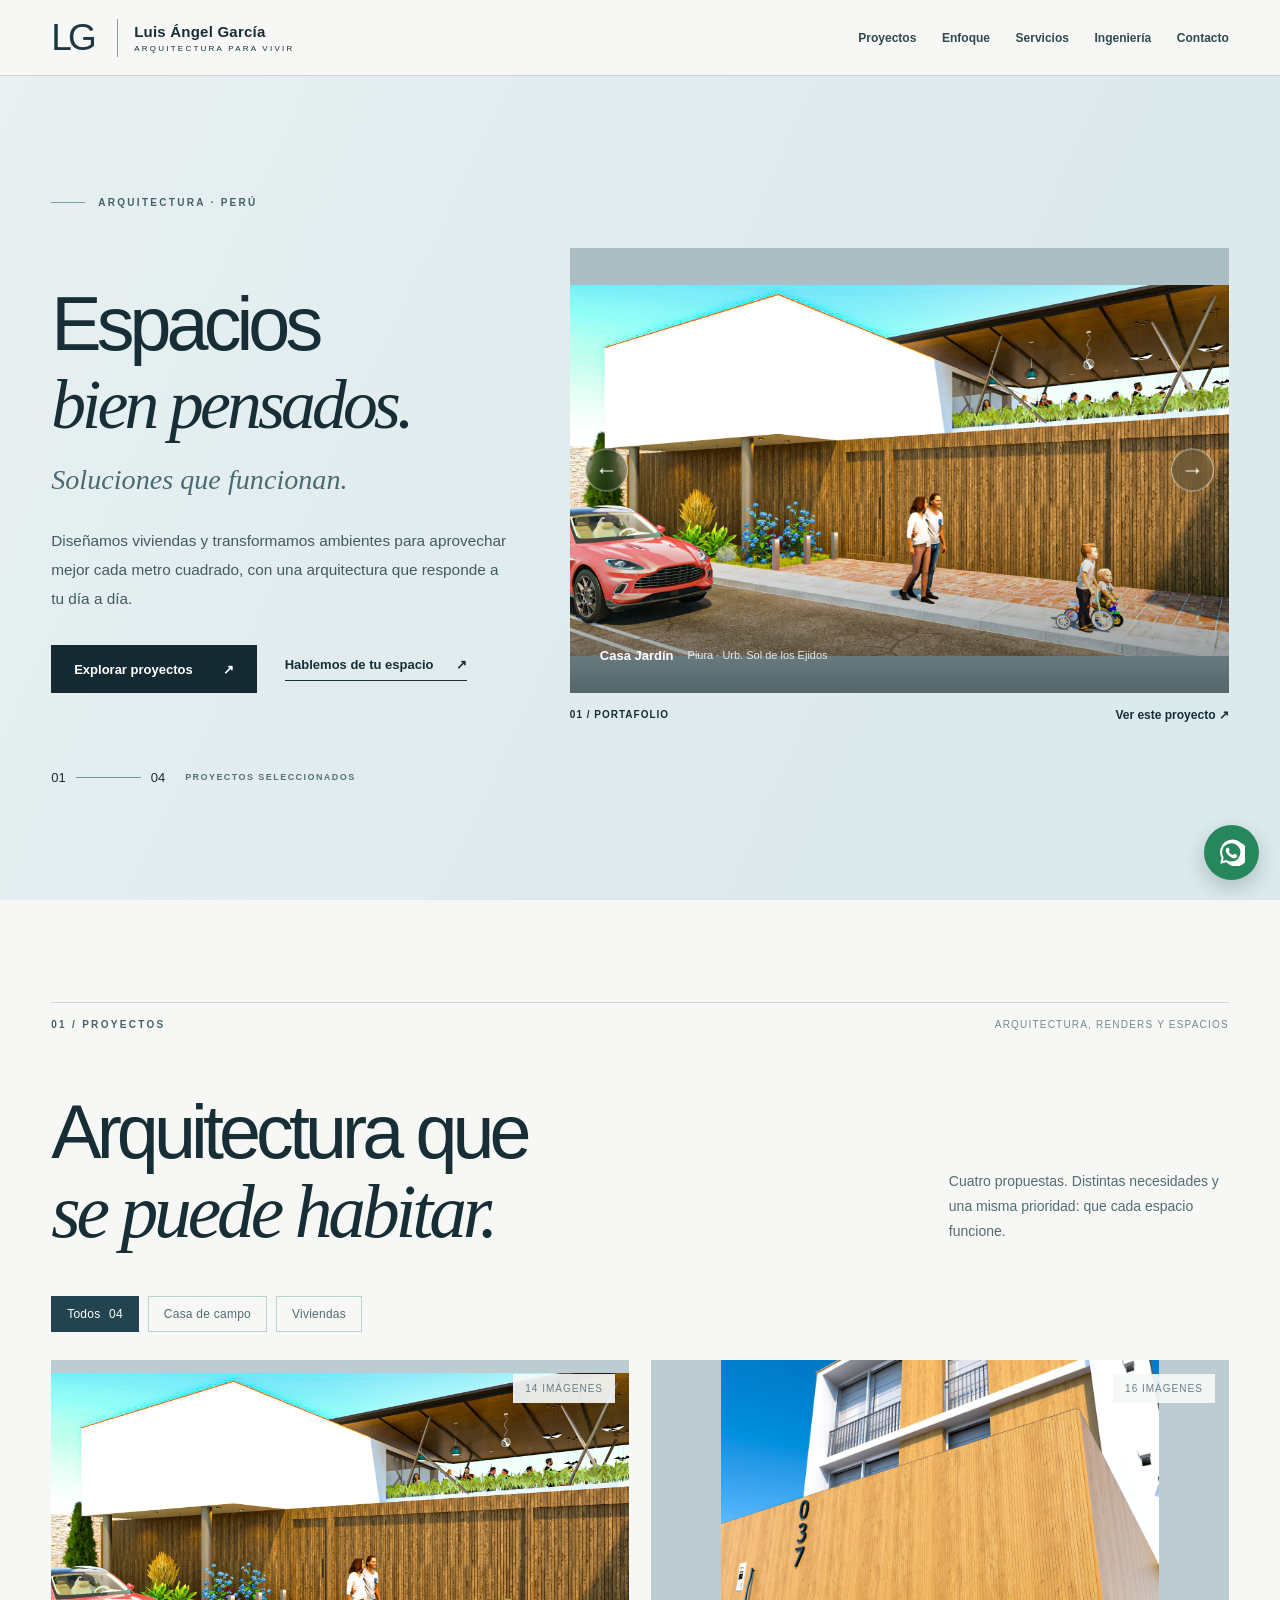
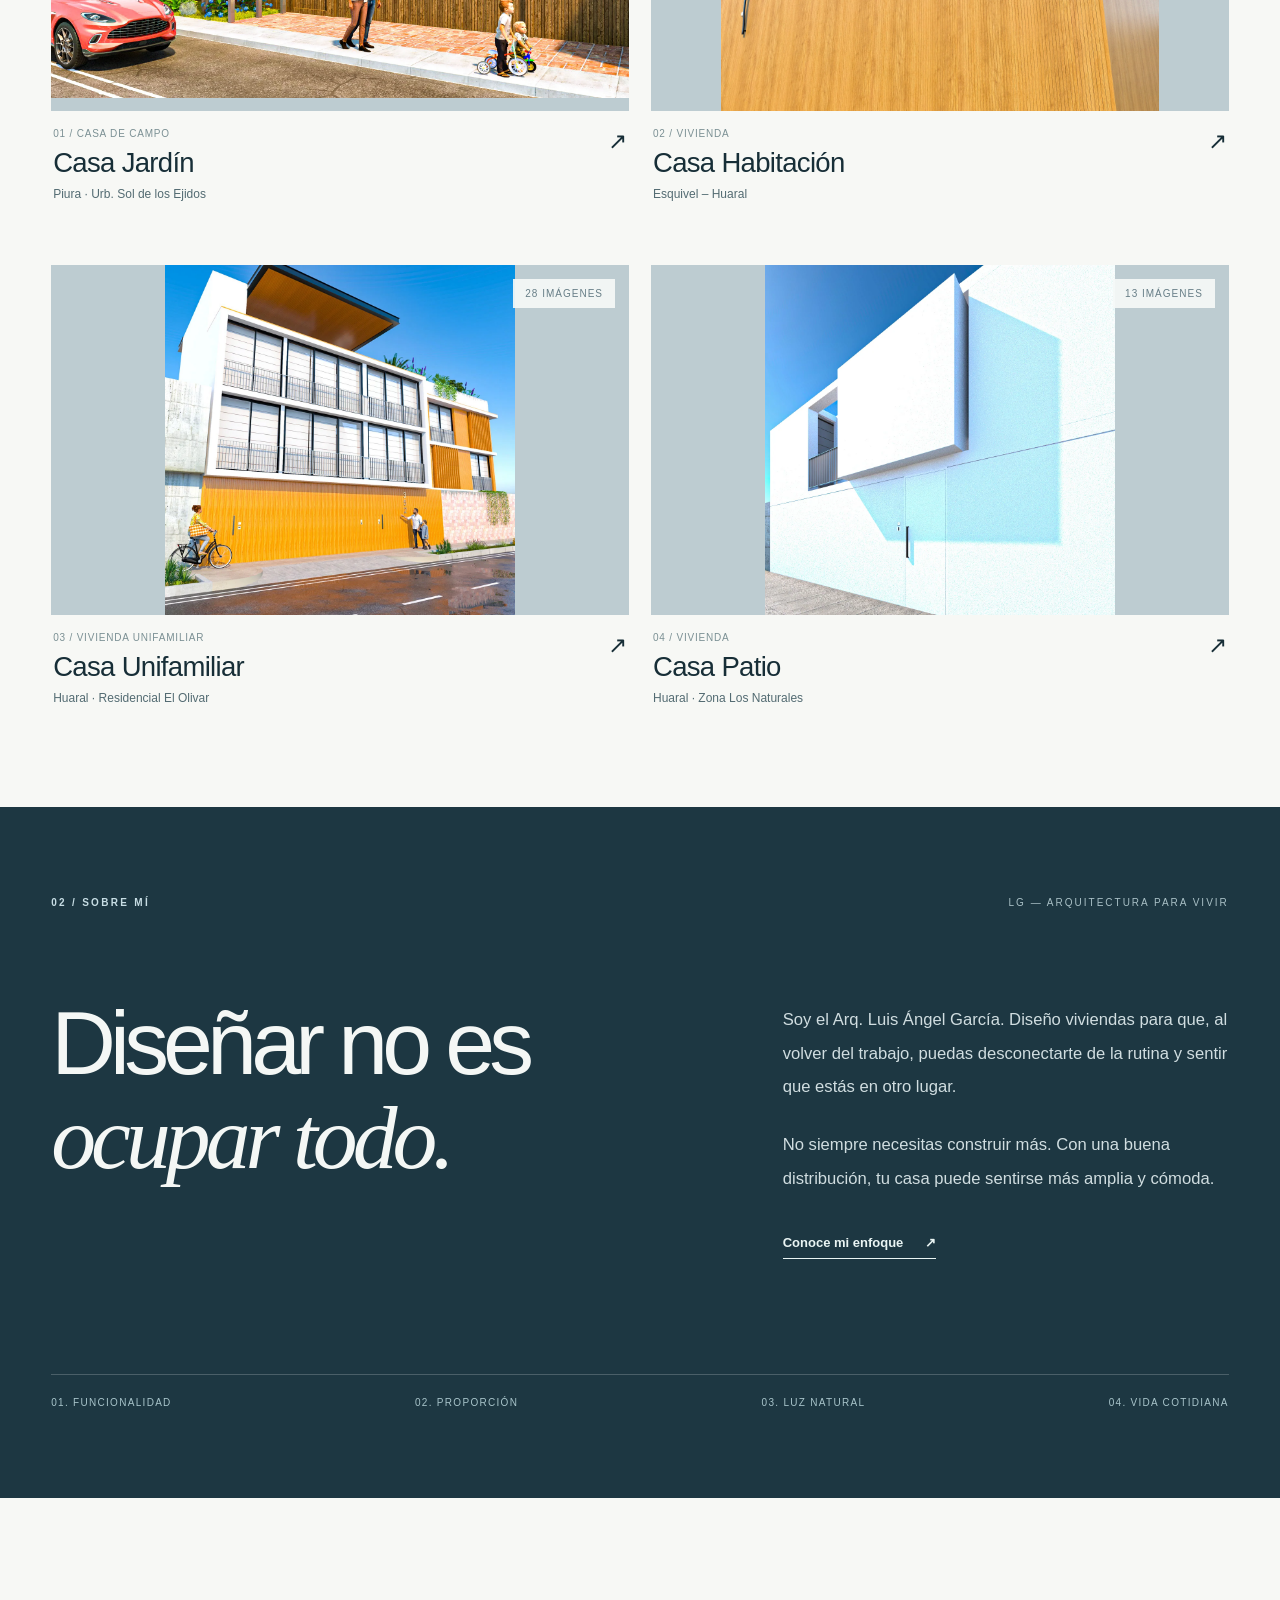
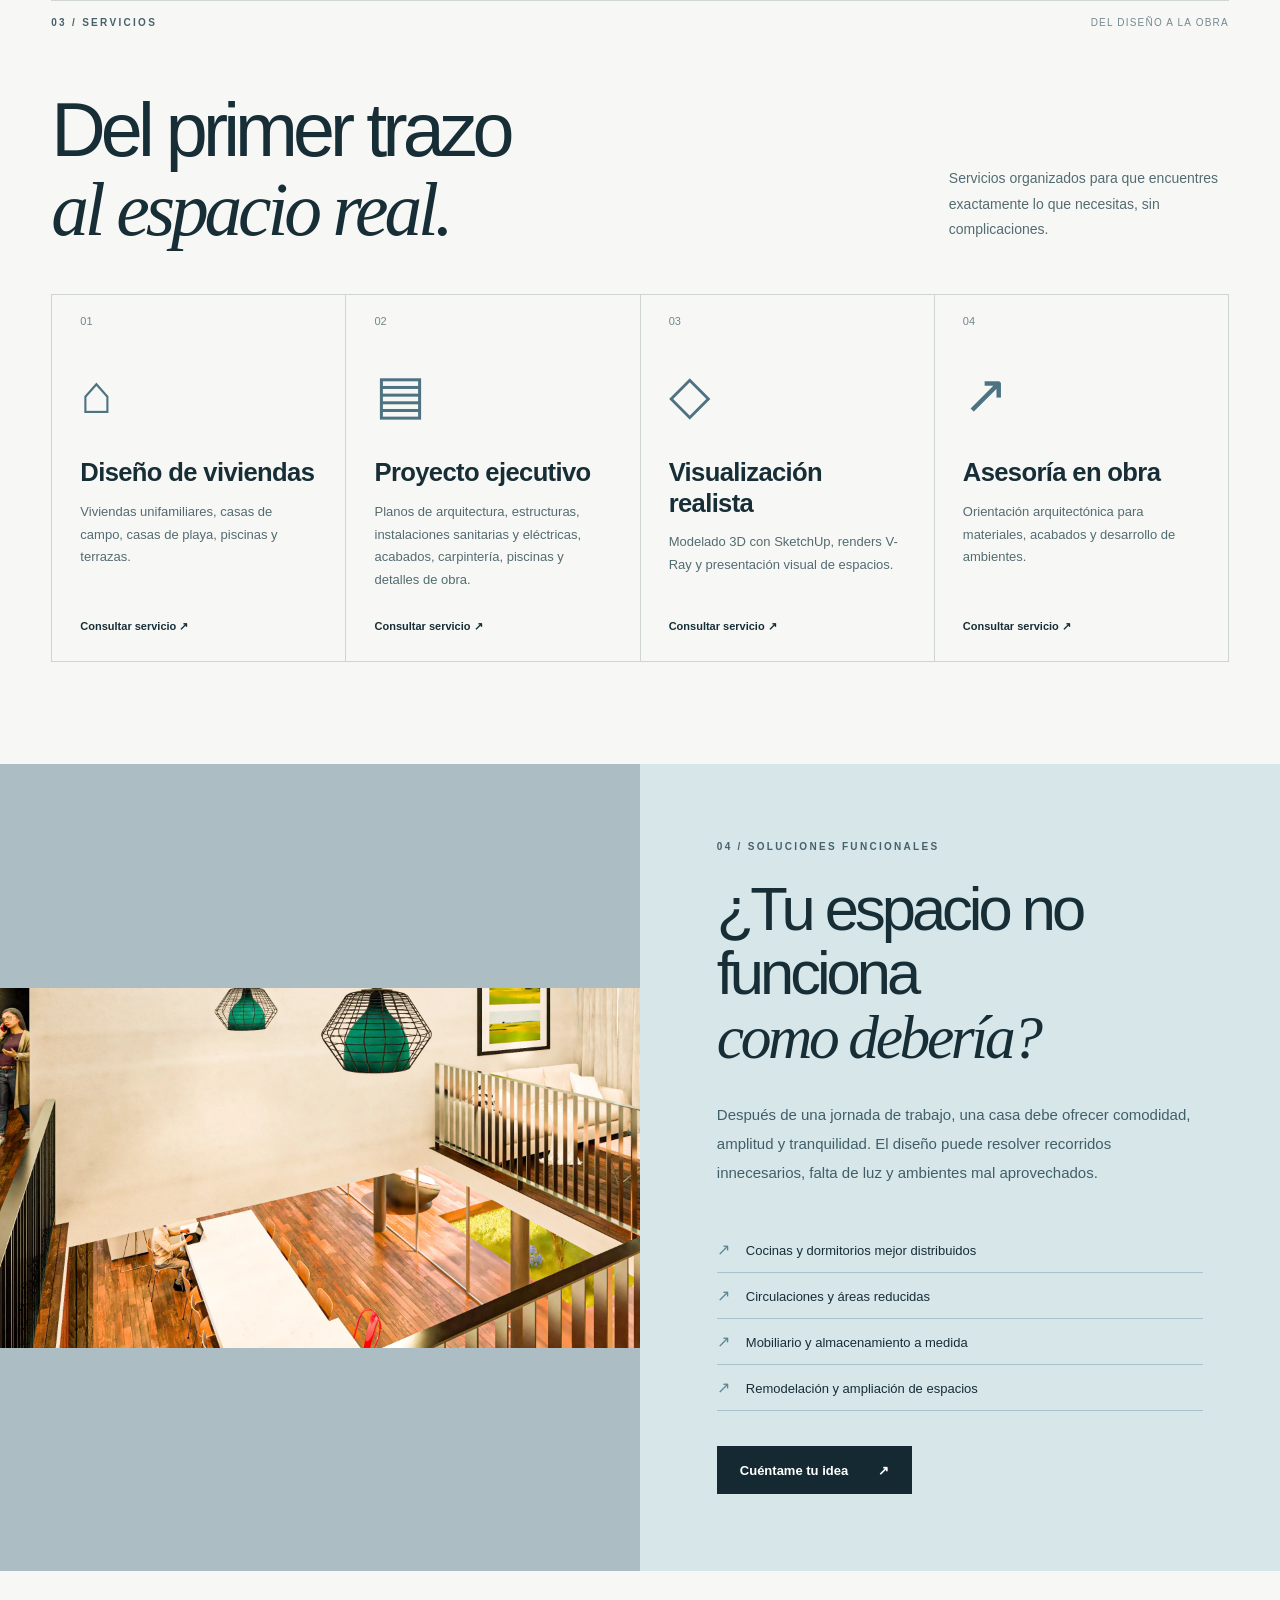
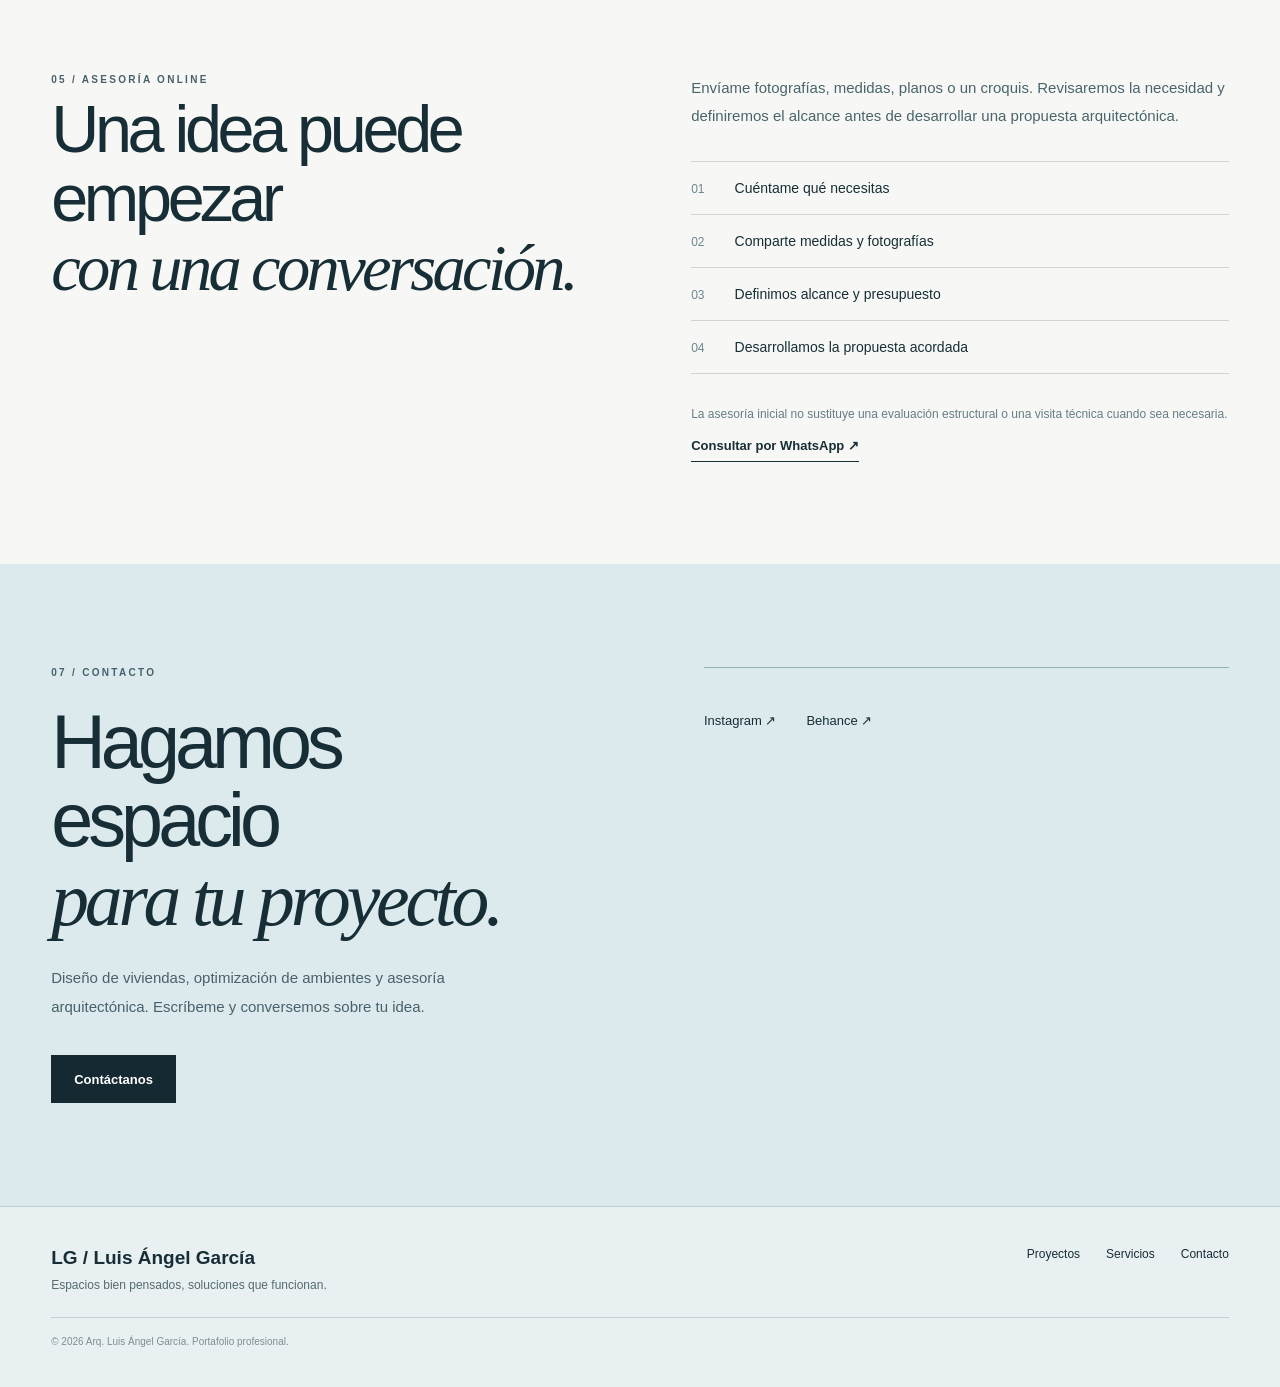
==== arquitectura.html @ d6b200ca "Add files via upload" ====
<!doctype html>
<html lang="es">
<head>
  <meta charset="utf-8">
  <meta name="viewport" content="width=device-width, initial-scale=1, viewport-fit=cover">
  <meta name="theme-color" content="#dce9ed">
  <meta name="description" content="Arq. Luis Ángel García. Arquitectura para vivir, diseño de viviendas, casas de campo, proyectos ejecutivos, visualización realista y seguimiento de inversiones.">
  <meta property="og:type" content="website">
  <meta property="og:title" content="arqluisgarcia | Arquitectura para vivir">
  <meta property="og:description" content="Espacios bien pensados, soluciones que funcionan. Conoce proyectos y servicios del Arq. Luis Ángel García.">
  <meta property="og:image" content="assets/casa-jardin/01.webp">
  <title>arqluisgarcia — Arquitectura para vivir</title>
  <link rel="icon" href="favicon.svg" type="image/svg+xml">
  <link rel="stylesheet" href="styles.css">
  <script src="project-data.js" defer></script>
  <script src="app.js" defer></script>
  <style>
    #seguimiento .consulting-services > div { display: flex; flex-direction: column; align-items: stretch; }
    #seguimiento .consulting-services strong { font-weight: 400; text-align: left; line-height: 1.45; }
    #seguimiento .consulting-services small { max-width: 65ch; }
    @media (max-width: 700px) { #seguimiento .consulting-services { grid-template-columns: 1fr; } }
    #seguimiento .investments-head:has(+ .consulting-services) h2 { font-size: clamp(2rem, 4.5vw, 4rem); text-wrap: balance; }
  </style>
</head>
<body data-page="inicio">
  <a class="skip-link" href="#contenido">Ir al contenido</a>
  <header class="site-header" id="arriba">
    <a class="brand" href="index.html" aria-label="arqluisgarcia, ir al inicio">
      <span class="brand-mark">LG<span class="brand-line"></span></span>
      <span class="brand-copy"><strong>Luis Ángel García</strong><small>ARQUITECTURA PARA VIVIR</small></span>
    </a>
    <nav class="desktop-nav" aria-label="Navegación principal">
      <a href="#proyectos">Proyectos</a><a href="#enfoque">Enfoque</a><a href="#servicios">Servicios</a><a href="index.html#ingenieria">Ingeniería</a><a href="#contacto">Contacto</a>
    </nav>
    <button type="button" class="menu-toggle" aria-controls="menu-movil" aria-expanded="false" aria-label="Abrir menú"><span></span><span></span><span></span></button>
  </header>
  <nav class="mobile-nav" id="menu-movil" aria-label="Menú móvil" hidden>
    <a href="index.html">Inicio</a><a href="#proyectos">Proyectos</a><a href="#enfoque">Sobre mí</a><a href="#servicios">Servicios</a><a href="#soluciones">Soluciones funcionales</a><a href="#asesoria">Asesoría online</a><a href="index.html#ingenieria">Servicios de ingeniería</a><a href="#contacto">Contacto</a>
    <div class="mobile-nav-bottom"><a href="https://www.instagram.com/luis.anghell/" target="_blank" rel="noopener noreferrer">Instagram</a><a href="https://www.behance.net/arqluisgarciag" target="_blank" rel="noopener noreferrer">Behance</a></div>
  </nav>

  <main id="contenido">
    <section class="hero" id="inicio" aria-labelledby="hero-title">
      <div class="hero-text">
        <p class="eyebrow"><span class="eyebrow-bar"></span> ARQUITECTURA · PERÚ</p>
        <h1 id="hero-title">Espacios<br><em>bien pensados.</em></h1>
        <p class="hero-subline">Soluciones que funcionan.</p>
        <p class="hero-copy">Diseñamos viviendas y transformamos ambientes para aprovechar mejor cada metro cuadrado, con una arquitectura que responde a tu día a día.</p>
        <div class="hero-actions"><a class="btn btn-dark" href="#proyectos">Explorar proyectos <span aria-hidden="true">↗</span></a><a class="text-link" href="#contacto">Hablemos de tu espacio <span aria-hidden="true">↗</span></a></div>
        <div class="hero-counter" aria-live="polite"><span id="slide-number">01</span><span class="counter-rule"></span><span>04</span><span class="tiny-caption">PROYECTOS SELECCIONADOS</span></div>
      </div>
      <div class="hero-media">
        <div class="hero-frame" id="hero-frame">
          <img id="hero-image" src="assets/casa-jardin/01.webp" alt="Render de Casa Jardín" fetchpriority="high">
          <div class="hero-photo-label"><span id="hero-project-name">Casa Jardín</span><span id="hero-project-location">Piura</span></div>
          <button class="hero-arrow prev" aria-label="Proyecto anterior" type="button" id="hero-prev">←</button>
          <button class="hero-arrow next" aria-label="Proyecto siguiente" type="button" id="hero-next">→</button>
        </div>
        <div class="hero-bottom"><span>01 / PORTAFOLIO</span><a id="hero-detail-link" href="proyecto.html?obra=casa-jardin">Ver este proyecto <span aria-hidden="true">↗</span></a></div>
      </div>
    </section>

    <section class="section section-projects" id="proyectos">
      <div class="section-top"><p class="eyebrow">01 / PROYECTOS</p><span class="section-side">ARQUITECTURA, RENDERS Y ESPACIOS</span></div>
      <div class="section-heading"><h2>Arquitectura que<br><em>se puede habitar.</em></h2><p>Cuatro propuestas. Distintas necesidades y una misma prioridad: que cada espacio funcione.</p></div>
      <div class="project-filters" role="group" aria-label="Filtrar proyectos"><button type="button" class="filter active" data-filter="all" aria-pressed="true">Todos <span>04</span></button><button type="button" class="filter" data-filter="campo" aria-pressed="false">Casa de campo</button><button type="button" class="filter" data-filter="viviendas" aria-pressed="false">Viviendas</button></div>
      <div class="projects-grid" id="projects-grid" aria-label="Galería de proyectos"></div>
    </section>

    <section class="manifesto" id="enfoque">
      <div class="manifesto-top"><span class="eyebrow eyebrow-light">02 / SOBRE MÍ</span><span>LG — ARQUITECTURA PARA VIVIR</span></div>
      <div class="manifesto-grid"><h2>Diseñar no es<br><em>ocupar todo.</em></h2><div><p>Soy el Arq. Luis Ángel García. Diseño viviendas para que, al volver del trabajo, puedas desconectarte de la rutina y sentir que estás en otro lugar.</p><p>No siempre necesitas construir más. Con una buena distribución, tu casa puede sentirse más amplia y cómoda.</p><a href="#soluciones" class="light-link">Conoce mi enfoque <span aria-hidden="true">↗</span></a></div></div>
      <div class="manifesto-tags"><span>01. FUNCIONALIDAD</span><span>02. PROPORCIÓN</span><span>03. LUZ NATURAL</span><span>04. VIDA COTIDIANA</span></div>
    </section>

    <section class="section services" id="servicios">
      <div class="section-top"><p class="eyebrow">03 / SERVICIOS</p><span class="section-side">DEL DISEÑO A LA OBRA</span></div>
      <div class="section-heading"><h2>Del primer trazo<br><em>al espacio real.</em></h2><p>Servicios organizados para que encuentres exactamente lo que necesitas, sin complicaciones.</p></div>
      <div class="services-grid">
        <a href="#contacto" class="service-card"><span class="service-n">01</span><span class="service-line-icon">⌂</span><h3>Diseño de viviendas</h3><p>Viviendas unifamiliares, casas de campo, casas de playa, piscinas y terrazas.</p><span class="service-more">Consultar servicio ↗</span></a>
        <a href="#contacto" class="service-card"><span class="service-n">02</span><span class="service-line-icon">▤</span><h3>Proyecto ejecutivo</h3><p>Planos de arquitectura, estructuras, instalaciones sanitarias y eléctricas, acabados, carpintería, piscinas y detalles de obra.</p><span class="service-more">Consultar servicio ↗</span></a>
        <a href="#contacto" class="service-card"><span class="service-n">03</span><span class="service-line-icon">◇</span><h3>Visualización realista</h3><p>Modelado 3D con SketchUp, renders V-Ray y presentación visual de espacios.</p><span class="service-more">Consultar servicio ↗</span></a>
        <a href="#contacto" class="service-card"><span class="service-n">04</span><span class="service-line-icon">↗</span><h3>Asesoría en obra</h3><p>Orientación arquitectónica para materiales, acabados y desarrollo de ambientes.</p><span class="service-more">Consultar servicio ↗</span></a>
      </div>
    </section>

    <section class="solutions" id="soluciones">
      <div class="solutions-image"><img src="assets/casa-jardin/10.webp" alt="Propuesta de sala comedor de un proyecto arquitectónico" loading="lazy"></div>
      <div class="solutions-content"><p class="eyebrow">04 / SOLUCIONES FUNCIONALES</p><h2>¿Tu espacio no funciona<br><em>como debería?</em></h2><p>Después de una jornada de trabajo, una casa debe ofrecer comodidad, amplitud y tranquilidad. El diseño puede resolver recorridos innecesarios, falta de luz y ambientes mal aprovechados.</p><ul><li>Cocinas y dormitorios mejor distribuidos</li><li>Circulaciones y áreas reducidas</li><li>Mobiliario y almacenamiento a medida</li><li>Remodelación y ampliación de espacios</li></ul><a class="btn btn-dark" href="#contacto">Cuéntame tu idea <span aria-hidden="true">↗</span></a></div>
    </section>

    <section class="section advisory" id="asesoria"><div><p class="eyebrow">05 / ASESORÍA ONLINE</p><h2>Una idea puede empezar<br><em>con una conversación.</em></h2></div><div class="advisory-right"><p>Envíame fotografías, medidas, planos o un croquis. Revisaremos la necesidad y definiremos el alcance antes de desarrollar una propuesta arquitectónica.</p><div class="steps"><div><span>01</span>Cuéntame qué necesitas</div><div><span>02</span>Comparte medidas y fotografías</div><div><span>03</span>Definimos alcance y presupuesto</div><div><span>04</span>Desarrollamos la propuesta acordada</div></div><p class="small-note">La asesoría inicial no sustituye una evaluación estructural o una visita técnica cuando sea necesaria.</p><a class="text-link" href="https://wa.me/51942263803?text=Hola%2C%20quiero%20consultar%20una%20asesor%C3%ADa%20arquitect%C3%B3nica." target="_blank" rel="noopener noreferrer">Consultar por WhatsApp ↗</a></div></section>

    

    <section class="contact section" id="contacto"><div class="contact-title"><p class="eyebrow">07 / CONTACTO</p><h2>Hagamos espacio<br><em>para tu proyecto.</em></h2><p>Diseño de viviendas, optimización de ambientes y asesoría arquitectónica. Escríbeme y conversemos sobre tu idea.</p><button type="button" class="btn btn-dark" id="open-contact">Contáctanos</button></div><div class="contact-panel"><div class="contact-social"><a href="https://www.instagram.com/luis.anghell/" target="_blank" rel="noopener noreferrer">Instagram ↗</a><a href="https://www.behance.net/arqluisgarciag" target="_blank" rel="noopener noreferrer">Behance ↗</a></div></div><dialog id="contact-dialog" aria-labelledby="contact-heading"><form method="dialog"><button class="dialog-close" aria-label="Cerrar">×</button></form><h2 id="contact-heading">Contáctanos</h2><a href="https://wa.me/51942263803?text=Hola%2C%20quisiera%20consultar%20por%20un%20servicio%20de%20arquitectura." class="btn btn-dark" target="_blank" rel="noopener noreferrer">Escribir por WhatsApp ↗</a><details><summary>Solicitar una cotización por correo</summary><div class="contact-form-wrap"><form id="contact-form"><label>Nombre<input name="nombre" autocomplete="name" required placeholder="Tu nombre"></label><label>Correo<input name="correo" type="email" autocomplete="email" required placeholder="tu@correo.com"></label><label>Cuéntame tu proyecto<textarea name="mensaje" required placeholder="¿Qué deseas diseñar o mejorar?" rows="3"></textarea></label><button type="submit" class="btn btn-dark">Preparar correo ↗</button><p class="form-note">Se abrirá tu correo con el mensaje preparado; podrás adjuntar planos y fotografías antes de enviarlo. Este formulario no almacena datos.</p></form></div></details></dialog></section>
  </main>
  <footer class="site-footer"><div><a class="footer-brand" href="#arriba">LG / Luis Ángel García</a><p>Espacios bien pensados, soluciones que funcionan.</p></div><div><a href="#proyectos">Proyectos</a><a href="#servicios">Servicios</a><a href="#contacto">Contacto</a></div><small>© <span class="copyright-year"></span> Arq. Luis Ángel García. Portafolio profesional.</small></footer>
  <a class="whatsapp-floating" href="https://wa.me/51942263803" aria-label="Contactar por WhatsApp" target="_blank" rel="noopener noreferrer"><svg viewBox="0 0 24 24" aria-hidden="true"><path fill="currentColor" d="M20.5 3.5A11 11 0 0 0 3.2 16.7L2 22l5.5-1.3A11 11 0 1 0 20.5 3.5ZM12 20a8.1 8.1 0 0 1-4.2-1.2l-.3-.2-3.2.7.7-3.1-.2-.3A8.1 8.1 0 1 1 12 20Zm4.4-6.1c-.2-.1-1.4-.7-1.6-.8-.2-.1-.4-.1-.6.2l-.7.8c-.2.2-.3.2-.6.1a6.7 6.7 0 0 1-3.2-2.8c-.2-.3.2-.3.6-1.1.1-.2 0-.4 0-.5l-.8-1.8c-.2-.4-.3-.3-.5-.3h-.5c-.2 0-.5.1-.7.4-.2.2-.9.9-.9 2.1 0 1.2.9 2.4 1 2.6 1.3 1.8 2.7 3.1 4.6 3.8 1.5.6 2.1.5 2.8.4.4-.1 1.4-.6 1.6-1.2.2-.6.2-1.1.1-1.2Z"/></svg></a>
</body>
</html>
---- styles.css ----
/* ARQLUISGARCIA — versión móvil + escritorio, sin dependencias externas */
:root{--sky:#dce9ed;--sky2:#c8dce3;--paper:#f7f8f5;--white:#fff;--ink:#172e37;--ink2:#25414c;--muted:#536b72;--line:rgba(28,62,70,.19);--accent:#d8b993;--dark:#1d3742;--dark2:#142931;--max:1450px;--serif:Georgia,"Times New Roman",serif}
*,*::before,*::after{box-sizing:border-box}html{scroll-behavior:smooth;scroll-padding-top:78px}body{margin:0;color:var(--ink);font-family:Inter,"Segoe UI",Arial,Helvetica,sans-serif;background:var(--paper);-webkit-font-smoothing:antialiased;font-size:15px}body.menu-open,body.lightbox-open{overflow:hidden}img{display:block;max-width:100%}a{color:inherit;text-decoration:none}button,input,select,textarea{font:inherit}button{cursor:pointer}button,input,select,textarea{outline-offset:4px}a:focus-visible,button:focus-visible,input:focus-visible,select:focus-visible,textarea:focus-visible{outline:2px solid #a77540;outline-offset:5px}::selection{background:#a8c4ce;color:var(--ink)}.skip-link{position:fixed;top:-70px;left:14px;background:#fff;z-index:100;padding:12px 18px}.skip-link:focus{top:12px}h1,h2,h3,p{margin-top:0}h1,h2{font-weight:450;letter-spacing:-.065em;line-height:1.04}h1 em,h2 em{font-family:var(--serif);font-weight:400;letter-spacing:-.055em}h3{font-weight:580;letter-spacing:-.025em}.eyebrow{font-size:10px;letter-spacing:.23em;font-weight:700;display:flex;align-items:center;gap:13px;color:#46616b}.eyebrow-bar{height:1px;width:34px;background:#7a9da9;display:inline-block}.eyebrow-light{color:#c7dde4}.btn{border:1px solid transparent;min-height:48px;padding:14px 22px;display:inline-flex;align-items:center;gap:30px;justify-content:space-between;font-size:13px;font-weight:600;transition:background .2s,transform .2s}.btn:hover{transform:translateY(-2px)}.btn-dark{background:var(--dark2);color:#fff}.btn-dark:hover{background:#3a5c65}.text-link,.light-link{display:inline-flex;align-items:center;gap:22px;font-size:13px;font-weight:650;border-bottom:1px solid currentColor;padding-bottom:8px}.light-link{color:#e9f4f3}
/* Cabecera */
.site-header{height:76px;position:sticky;top:0;z-index:40;background:rgba(247,248,245,.96);border-bottom:1px solid var(--line);display:flex;justify-content:space-between;align-items:center;padding:0 max(4vw,calc((100vw - var(--max))/2));backdrop-filter:blur(14px)}.brand{display:flex;align-items:center;gap:16px;min-width:220px}.brand-mark{font-size:37px;line-height:1;letter-spacing:-.10em;font-weight:300;color:var(--dark);display:flex;align-items:center;gap:16px}.brand-line{display:inline-block;width:1px;height:38px;background:#889ea4;margin-left:8px}.brand-copy{display:flex;flex-direction:column;gap:4px}.brand-copy strong{font-size:15px;letter-spacing:.015em;font-weight:600}.brand-copy small{font-size:8px;letter-spacing:.28em;font-weight:500}.desktop-nav{display:flex;gap:clamp(18px,2vw,35px);align-items:center}.desktop-nav a{font-size:12px;font-weight:580;color:#304951}.desktop-nav a:hover,.site-footer a:hover{color:#7a959c}.menu-toggle{border:0;background:none;display:none;width:42px;height:42px;align-items:center;justify-content:center;flex-direction:column;gap:5px;padding:8px}.menu-toggle span{width:24px;height:1.4px;background:var(--ink);transition:transform .22s,opacity .22s}.menu-toggle[aria-expanded="true"] span:nth-child(1){transform:translateY(6.4px) rotate(45deg)}.menu-toggle[aria-expanded="true"] span:nth-child(2){opacity:0}.menu-toggle[aria-expanded="true"] span:nth-child(3){transform:translateY(-6.4px) rotate(-45deg)}.mobile-nav{position:fixed;inset:76px 0 0;z-index:38;background:var(--dark2);padding:40px 6vw 30px;overflow:auto;display:flex;flex-direction:column;gap:0}.mobile-nav[hidden]{display:none}.mobile-nav>a{display:block;padding:17px 0;border-bottom:1px solid rgba(255,255,255,.14);color:#f2f7f6;font-size:clamp(20px,3vw,28px);font-weight:350;letter-spacing:-.025em}.mobile-nav-bottom{display:flex;gap:25px;color:#c6d7d9;font-size:12px;margin-top:35px}
/* Portada */
.hero{background:linear-gradient(115deg,#e8f0f1 0%,var(--sky) 70%);padding:clamp(28px,5vw,75px) max(4vw,calc((100vw - var(--max))/2)) clamp(38px,5.5vw,88px);display:grid;grid-template-columns:minmax(350px,.83fr) minmax(0,1.17fr);gap:clamp(34px,4vw,74px);min-height:calc(100svh - 76px);align-items:center}.hero-text{padding:12px 0 0}.hero-text .eyebrow{margin:0 0 clamp(48px,6vw,115px)}.hero h1{font-size:clamp(52px,5.9vw,105px);margin-bottom:22px}.hero h1 em{font-size:.92em}.hero-subline{font-family:var(--serif);font-style:italic;font-size:clamp(22px,2.2vw,39px);margin:0 0 30px;color:#4b6b72}.hero-copy{font-size:clamp(15px,1.2vw,18px);line-height:1.9;color:#425b62;max-width:455px;margin-bottom:32px}.hero-actions{display:flex;align-items:center;gap:28px;flex-wrap:wrap}.hero-counter{display:flex;align-items:center;gap:10px;font-size:13px;margin-top:clamp(40px,6vw,100px);font-variant-numeric:tabular-nums}.counter-rule{height:1px;width:65px;background:#7898a1}.tiny-caption{font-size:9px;font-weight:650;letter-spacing:.16em;margin-left:10px;color:#58717a}.hero-media{min-width:0;align-self:stretch;display:flex;flex-direction:column;justify-content:center}.hero-frame{position:relative;background:#b5cbd1;aspect-ratio:1.12/1;overflow:hidden;display:grid;place-items:center}.hero-frame::before{content:"";position:absolute;inset:0;background:linear-gradient(to top,rgba(10,24,27,.53),transparent 37%);z-index:1;pointer-events:none}.hero-frame img{width:100%;height:100%;object-fit:contain;object-position:center;background:#aabec4}.hero-photo-label{position:absolute;z-index:2;bottom:30px;left:30px;right:80px;display:flex;align-items:center;gap:14px;color:#fff;font-size:13px}.hero-photo-label span:first-child{font-weight:650}.hero-photo-label span:last-child{font-size:11px;opacity:.85}.hero-arrow{position:absolute;z-index:4;top:50%;transform:translateY(-50%);width:43px;height:43px;border-radius:50%;border:1px solid rgba(255,255,255,.6);background:rgba(20,45,50,.28);color:#fff;font-size:23px;font-weight:300;display:grid;place-items:center;backdrop-filter:blur(8px)}.hero-arrow:hover{background:rgba(20,45,50,.7)}.hero-arrow.prev{left:15px}.hero-arrow.next{right:15px}.hero-bottom{display:flex;justify-content:space-between;align-items:center;padding-top:15px;font-size:10px;font-weight:700;letter-spacing:.1em}.hero-bottom a{letter-spacing:0;font-size:12px}
/* Proyectos */
.section{padding:clamp(62px,8vw,130px) max(4vw,calc((100vw - var(--max))/2))}.section-top{display:flex;justify-content:space-between;align-items:baseline;border-top:1px solid var(--line);padding-top:16px;margin-bottom:53px}.section-side{font-size:10px;letter-spacing:.12em;color:#748990}.section-heading{display:flex;align-items:end;justify-content:space-between;gap:40px;margin-bottom:45px}.section-heading h2{font-size:clamp(45px,5.9vw,88px);margin:0}.section-heading p{max-width:280px;font-size:14px;color:var(--muted);line-height:1.8;margin:0 0 7px}.projects-grid{display:grid;grid-template-columns:repeat(2,minmax(0,1fr));gap:clamp(36px,5vw,72px) 22px}.project-card{display:block;min-width:0}.project-card .image-wrap{position:relative;overflow:hidden;background:#bdccd1;aspect-ratio:1.65/1;display:flex;align-items:center;justify-content:center}.project-card img{width:100%;height:100%;object-fit:contain;background:#bdccd1;transition:transform .5s}.project-card:hover img{transform:scale(1.025)}.project-card-heading{display:flex;align-items:flex-start;justify-content:space-between;padding:17px 2px 0;gap:15px}.project-card-number{font-size:10px;letter-spacing:.08em;color:#7b9094;margin-bottom:8px}.project-card h3{font-size:clamp(23px,2.15vw,34px);font-weight:450;margin:0 0 8px}.project-card p{font-size:12px;color:var(--muted);margin:0}.project-card-arrow{font-size:23px;font-weight:300}.project-card .photo-count{font-size:10px;letter-spacing:.1em;color:#677e87;position:absolute;top:14px;right:14px;background:rgba(246,249,248,.92);padding:9px 12px}
/* Sobre mí */
.manifesto{background:var(--dark);color:#f4f7f5;padding:clamp(65px,7vw,115px) max(4vw,calc((100vw - var(--max))/2))}.manifesto-top{display:flex;justify-content:space-between;font-size:10px;letter-spacing:.2em;color:#a9c0c6;margin-bottom:clamp(52px,7vw,130px)}.manifesto-grid{display:grid;grid-template-columns:1.15fr .85fr;gap:10vw;align-items:start}.manifesto h2{font-size:clamp(52px,7vw,100px);margin:0}.manifesto-grid>div{padding-top:6px}.manifesto-grid p{font-size:clamp(15px,1.3vw,18px);line-height:2;color:#d0dde0;margin-bottom:25px}.manifesto-grid a{margin-top:15px}.manifesto-tags{display:flex;justify-content:space-between;gap:15px;flex-wrap:wrap;border-top:1px solid rgba(255,255,255,.2);padding-top:22px;margin-top:clamp(80px,9vw,160px);font-size:10px;letter-spacing:.13em;color:#a8c4ca}
/* Servicios */
.services{background:var(--paper)}.services-grid{display:grid;grid-template-columns:repeat(4,1fr);border-top:1px solid var(--line);border-left:1px solid var(--line)}.service-card{border-bottom:1px solid var(--line);border-right:1px solid var(--line);padding:20px clamp(20px,2.2vw,33px) 28px;min-height:340px;display:flex;flex-direction:column;transition:background .2s}.service-card:hover{background:#e6f0f2}.service-n{font-size:11px;color:#71878d}.service-line-icon{font-size:54px;line-height:1;margin:40px 0 36px;color:#4d7281;font-weight:200}.service-card h3{font-size:clamp(20px,2vw,28px);line-height:1.2;margin:0 0 13px}.service-card p{font-size:13px;line-height:1.75;color:var(--muted);margin-bottom:28px}.service-more{margin-top:auto;font-size:11px;font-weight:650}
/* Soluciones */
.solutions{display:grid;grid-template-columns:1fr 1fr;background:#d6e6e9}.solutions-image{min-height:650px;background:#bbcdd1;display:flex;align-items:center}.solutions-image img{height:100%;width:100%;object-fit:contain;background:#acbec3}.solutions-content{padding:clamp(45px,6vw,100px);display:flex;flex-direction:column;justify-content:center;align-items:flex-start}.solutions h2{font-size:clamp(38px,4.8vw,76px);margin:15px 0 30px}.solutions p:not(.eyebrow){font-size:15px;line-height:1.95;max-width:525px;color:#415f67}.solutions ul{list-style:none;margin:25px 0 35px;padding:0;width:100%;max-width:510px}.solutions li{padding:13px 0;border-bottom:1px solid #a9c3ca;font-size:13px}.solutions li:before{content:'↗';font-size:16px;padding-right:16px;color:#5d8592}
/* Asesoria */
.advisory{background:#f7f8f5;display:grid;grid-template-columns:1fr 1fr;gap:8vw}.advisory h2{font-size:clamp(42px,5.2vw,79px)}.advisory-right>p{max-width:580px;font-size:15px;line-height:1.9;color:#49646c}.steps{margin:30px 0}.steps div{display:flex;gap:30px;align-items:baseline;border-top:1px solid var(--line);padding:18px 0;font-size:14px}.steps div:last-child{border-bottom:1px solid var(--line)}.steps span{font-size:12px;color:#6b8791}.advisory-right .small-note{font-size:12px;line-height:1.7;color:#667d85}
/* Inversiones */
.investments{background:var(--dark2);padding:clamp(65px,8vw,125px) max(4vw,calc((100vw - var(--max))/2));color:#fff}.investments-head{max-width:820px}.investments h2{font-size:clamp(42px,6vw,88px);margin-top:30px}.investments-head>p:last-child{color:#bbd0d3;line-height:1.8;font-size:15px}.investment-items{display:grid;grid-template-columns:repeat(2,1fr);margin:65px 0 45px;border-top:1px solid #506973}.investment-items div{display:grid;grid-template-columns:45px 1fr;grid-template-rows:auto auto;column-gap:22px;padding:24px 20px 26px 0;border-bottom:1px solid #506973}.investment-items div:nth-child(odd){border-right:1px solid #506973}.investment-items div:nth-child(even){padding-left:25px}.investment-items span{grid-row:span 2;font-size:11px;color:#a3c0c6}.investment-items strong{font-size:17px;font-weight:500}.investment-items small{font-size:13px;color:#adc4c9;margin-top:10px;line-height:1.7}
/* Contacto */
.contact{display:grid;grid-template-columns:1fr 1fr;gap:10vw;background:var(--sky)}.contact h2{font-size:clamp(45px,5.9vw,88px);margin:25px 0}.contact-title>p:not(.eyebrow){font-size:15px;line-height:1.9;max-width:410px;color:#49616a;margin-bottom:34px}.contact-panel{border-top:1px solid #94b1b7;padding-top:20px;display:flex;flex-direction:column;align-items:flex-start}.contact-overline{font-size:10px;letter-spacing:.2em;color:#637e86;margin-bottom:25px}.contact-big{font-size:clamp(25px,2.6vw,40px);letter-spacing:-.04em;font-weight:500;margin-bottom:12px}.contact-panel>a:not(.contact-big){font-size:14px;border-bottom:1px solid #97b5ba;padding-bottom:9px}.contact-social{display:flex;gap:30px;margin:25px 0 42px;font-size:13px}.contact-form-wrap{width:100%;border-top:1px solid #94b1b7;padding-top:25px}.contact-form-wrap h3{font-size:24px;font-weight:400}.contact-form-wrap form{display:grid;grid-template-columns:1fr 1fr;column-gap:15px;row-gap:17px}.contact-form-wrap label{font-size:11px;letter-spacing:.035em;color:#34525c;display:flex;flex-direction:column;gap:8px}.contact-form-wrap label:nth-child(3),.contact-form-wrap label:nth-child(4){grid-column:1/-1}.contact-form-wrap input,.contact-form-wrap select,.contact-form-wrap textarea{background:#eef4f4;border:1px solid #b1c7cd;padding:13px 12px;width:100%;border-radius:0;font-size:13px;color:#1e3943;resize:vertical}.contact-form-wrap button{justify-content:center}.form-note{grid-column:1/-1;font-size:11px;line-height:1.7;color:#617a82;margin:0}
/* Pie */
.site-footer{background:#e9f0f1;padding:40px max(4vw,calc((100vw - var(--max))/2));display:grid;grid-template-columns:1fr auto;gap:25px;border-top:1px solid var(--line)}.footer-brand{font-size:19px;font-weight:550}.site-footer p{color:var(--muted);font-size:12px;margin:9px 0 0}.site-footer>div:nth-child(2){display:flex;gap:26px;font-size:12px}.site-footer>small{grid-column:1/-1;color:#7b8f93;font-size:10px;border-top:1px solid var(--line);padding-top:18px}.whatsapp-floating{position:fixed;right:21px;bottom:20px;z-index:35;background:#26875d;color:#fff;width:55px;height:55px;border-radius:50%;display:grid;place-items:center;box-shadow:0 8px 20px #153a383b}.whatsapp-floating svg{width:27px;height:27px}.whatsapp-floating:hover{background:#166c48}
/* Página de proyecto */
.project-page{padding:25px max(4vw,calc((100vw - var(--max))/2)) 90px;background:var(--paper)}.project-breadcrumb{display:flex;justify-content:space-between;align-items:center;color:#68818a;font-size:11px;letter-spacing:.085em;border-bottom:1px solid var(--line);padding-bottom:26px}.project-breadcrumb a{color:#294854;font-weight:650}.project-heading{display:flex;align-items:end;justify-content:space-between;gap:25px;padding:60px 0 40px}.project-heading h1{font-size:clamp(49px,6.4vw,104px);margin:15px 0 0}.project-kind{font-size:13px;color:#6b858d}.project-viewer{max-width:100%}.project-main-image{background:#b6cbd1;position:relative;display:grid;place-items:center;min-height:410px;height:min(70vh,750px);overflow:hidden}.project-main-image img{width:100%;height:100%;object-fit:contain}.detail-arrow{position:absolute;top:50%;transform:translateY(-50%);height:50px;width:50px;background:rgba(30,58,66,.74);color:#fff;border:1px solid #edf1f1aa;border-radius:50%;font-size:24px;font-weight:300;display:grid;place-items:center}.detail-arrow:hover{background:#142c35}.detail-prev{left:22px}.detail-next{right:22px}.expand-image{position:absolute;right:22px;bottom:20px;border:1px solid #f1f5f2aa;background:#15343d9c;color:white;padding:11px 15px;font-size:12px}.viewer-caption{display:flex;justify-content:space-between;padding:16px 0;font-size:12px;color:#4f6972}.viewer-caption span:last-child{font-variant-numeric:tabular-nums}.thumbnails{display:flex;gap:8px;overflow-x:auto;padding:0 0 16px;scrollbar-width:thin;scroll-snap-type:x proximity}.thumb{width:125px;height:83px;flex:0 0 auto;border:2px solid transparent;background:#cedfe2;padding:0;scroll-snap-align:start;overflow:hidden}.thumb.current{border-color:#234554}.thumb img{width:100%;height:100%;object-fit:contain}.project-facts{margin:85px 0 90px;display:grid;grid-template-columns:repeat(4,1fr);border-top:1px solid var(--line);border-bottom:1px solid var(--line)}.project-facts>div{padding:24px 22px 25px;border-right:1px solid var(--line);display:flex;flex-direction:column;gap:16px}.project-facts>div:first-child{padding-left:0}.project-facts>div:last-child{border:0}.project-facts span{font-size:10px;letter-spacing:.17em;color:#7a919a}.project-facts strong{font-size:16px;font-weight:500;line-height:1.4}.project-facts>div[hidden]{display:none}.project-description{display:grid;grid-template-columns:1fr 1.2fr;gap:10vw;margin-bottom:75px}.project-description h2{font-size:clamp(43px,5vw,78px);margin-top:22px}.word-text{font-size:clamp(16px,1.4vw,19px);font-weight:350;line-height:2.05;color:#344e56;white-space:pre-line}.source-note{font-size:11px;color:#7c9195;margin-top:28px}.project-end{display:flex;align-items:center;justify-content:space-between;gap:20px;border-top:1px solid var(--line);padding-top:25px}.lightbox{position:fixed;inset:0;background:rgba(9,20,26,.96);z-index:100;display:flex;align-items:center;justify-content:center;padding:45px 60px}.lightbox[hidden]{display:none}.lightbox img{max-width:100%;max-height:100%;object-fit:contain}.lightbox button{position:absolute;z-index:2;border:1px solid #fff6;color:#fff;background:#182e35c9;border-radius:50%;width:44px;height:44px;font-size:23px}.lightbox-close{top:16px;right:20px}.lightbox-prev{left:10px;top:50%}.lightbox-next{right:10px;top:50%}.lightbox span{position:absolute;bottom:13px;left:50%;transform:translateX(-50%);color:#d2dfe3;font-size:12px}
@media(max-width:1140px){.desktop-nav{gap:16px}.hero{grid-template-columns:minmax(290px,.9fr) 1.1fr}.hero h1{font-size:clamp(50px,6.4vw,82px)}.hero-actions{gap:18px}.services-grid{grid-template-columns:repeat(2,1fr)}.service-card{min-height:290px}.solutions-content{padding:45px}.solutions-image{min-height:540px}.project-facts{grid-template-columns:repeat(2,1fr)}.project-facts>div{border-bottom:1px solid var(--line)}.project-facts>div:nth-child(even){border-right:0}}
@media(max-width:850px){.site-header{height:68px;padding:0 5vw}.brand-mark{font-size:34px}.brand-line{height:34px}.desktop-nav{display:none}.menu-toggle{display:flex}.mobile-nav{top:68px}.hero{grid-template-columns:1fr;min-height:auto;padding:55px 5vw 70px;gap:35px}.hero-text .eyebrow{margin-bottom:45px}.hero h1{font-size:clamp(55px,8.4vw,85px)}.hero-copy{max-width:650px}.hero-counter{margin-top:35px}.hero-media{max-width:100%}.hero-frame{aspect-ratio:1.5/1}.hero-frame img{object-fit:contain}.section{padding:75px 5vw}.section-heading h2{font-size:clamp(44px,8vw,70px)}.manifesto{padding:75px 5vw}.manifesto-grid{gap:5vw}.manifesto h2{font-size:clamp(45px,7.5vw,72px)}.solutions{grid-template-columns:1fr}.solutions-image{min-height:unset;max-height:500px}.solutions-image img{max-height:500px}.solutions-content{padding:55px 5vw 75px}.advisory{grid-template-columns:1fr;gap:5px}.investments{padding:75px 5vw}.contact{grid-template-columns:1fr;gap:45px}.site-footer{padding:40px 5vw}.project-page{padding:24px 5vw 80px}.project-description{gap:4vw}.project-main-image{min-height:320px;height:52vh}}
@media(max-width:600px){html{scroll-padding-top:68px}.site-header{padding:0 18px}.brand{gap:9px;min-width:auto}.brand-mark{font-size:32px;gap:6px}.brand-line{margin-left:7px;height:32px}.brand-copy strong{font-size:13px}.brand-copy small{font-size:7px;letter-spacing:.19em}.hero{padding:48px 0 55px;gap:25px}.hero-text{padding:0 23px}.hero-text .eyebrow{margin-bottom:40px}.hero h1{font-size:clamp(49px,12vw,72px);margin-bottom:18px}.hero-subline{font-size:27px;margin-bottom:24px}.hero-copy{font-size:14px;line-height:1.8}.hero-actions{flex-direction:row;align-items:center;gap:22px}.hero-actions .btn{padding:13px 15px;gap:15px}.hero-actions .text-link{font-size:12px}.hero-counter{margin:37px 0 0}.tiny-caption{font-size:9px}.hero-media{padding:0}.hero-frame{aspect-ratio:1.25/1;max-height:55vh}.hero-photo-label{bottom:19px;left:20px;right:50px;font-size:12px;flex-direction:column;align-items:flex-start;gap:3px}.hero-arrow{width:37px;height:37px}.hero-arrow.prev{left:9px}.hero-arrow.next{right:9px}.hero-bottom{padding:14px 23px 0}.section{padding:60px 22px 76px}.section-top{margin-bottom:33px}.section-side{display:none}.section-heading{display:block;margin-bottom:32px}.section-heading h2{font-size:clamp(43px,10vw,61px)}.section-heading p{max-width:380px;margin-top:24px}.projects-grid{grid-template-columns:1fr;gap:43px}.project-card .image-wrap{aspect-ratio:1.45/1}.project-card h3{font-size:28px}.manifesto{padding:65px 22px 70px}.manifesto-top{margin-bottom:67px}.manifesto-top>span:last-child{display:none}.manifesto-grid{grid-template-columns:1fr;gap:35px}.manifesto h2{font-size:clamp(49px,12vw,70px)}.manifesto-grid p{font-size:14px}.manifesto-tags{display:grid;grid-template-columns:1fr 1fr;row-gap:20px;margin-top:65px}.services-grid{grid-template-columns:1fr 1fr}.service-card{min-height:300px;padding:15px 14px 24px}.service-line-icon{font-size:39px;margin:25px 0 28px}.service-card h3{font-size:20px}.service-card p{font-size:12px}.service-more{font-size:10px}.solutions-image{max-height:400px}.solutions-content{padding:52px 22px 70px}.solutions h2{font-size:clamp(42px,10vw,65px)}.advisory{gap:20px}.advisory h2{font-size:clamp(42px,10vw,62px)}.investments{padding:70px 22px}.investments h2{font-size:clamp(45px,10vw,70px)}.investment-items{grid-template-columns:1fr;margin:44px 0}.investment-items div:nth-child(odd){border-right:0}.investment-items div:nth-child(even){padding-left:0}.contact{gap:48px}.contact h2{font-size:clamp(44px,11vw,65px)}.contact-form-wrap form{grid-template-columns:1fr}.contact-form-wrap label{grid-column:1/-1}.contact-big{font-size:28px}.site-footer{padding:40px 22px;grid-template-columns:1fr}.site-footer>div:nth-child(2){gap:20px}.project-page{padding:23px 0 70px}.project-breadcrumb,.project-heading,.project-facts,.project-description,.project-end{margin-left:22px;margin-right:22px}.project-heading{display:block;padding:50px 0 27px}.project-heading h1{font-size:clamp(46px,12vw,70px)}.project-kind{margin-top:14px}.project-main-image{height:auto;min-height:unset;aspect-ratio:1.3/1;max-height:55vh}.project-main-image img{height:100%;width:100%;object-fit:contain}.detail-arrow{width:38px;height:38px;font-size:18px}.detail-prev{left:10px}.detail-next{right:10px}.expand-image{bottom:13px;right:10px;padding:8px 11px}.viewer-caption{padding:14px 22px}.thumbnails{padding:0 22px 14px}.thumb{width:95px;height:69px}.project-facts{grid-template-columns:1fr 1fr;margin-top:55px;margin-bottom:65px}.project-facts>div{padding:19px 14px}.project-facts>div:first-child{padding-left:0}.project-facts strong{font-size:13px}.project-description{grid-template-columns:1fr;gap:15px;margin-bottom:55px}.project-description h2{font-size:52px}.word-text{font-size:16px;line-height:1.95}.project-end{flex-wrap:wrap}.project-end .btn{width:100%;justify-content:center}.lightbox{padding:45px 25px}.lightbox-prev{left:5px}.lightbox-next{right:5px}.whatsapp-floating{width:48px;height:48px;right:14px;bottom:16px}}
@media(max-width:375px){.hero h1{font-size:47px}.hero-actions{gap:15px}.hero-actions .btn{font-size:11px}.services-grid{grid-template-columns:1fr}.service-card{min-height:260px}.service-line-icon{margin:17px 0}.hero-frame{aspect-ratio:1.25/1}.tiny-caption{display:none}}
@media(prefers-reduced-motion:reduce){*,*:before,*:after{scroll-behavior:auto!important;transition:none!important;animation:none!important}}
/* Ajuste editorial: más protagonismo del render, sin recortarlo */
@media(min-width:851px){.hero-frame{aspect-ratio:1.48/1}}
@media(max-width:600px){.hero{padding-top:0}.hero-media{order:-1}.hero-frame{aspect-ratio:1.5/1;max-height:none}.hero-text{padding-top:25px}.hero-text .eyebrow{margin-bottom:30px}}

/* Filtros discretos del portafolio */
.project-filters{display:flex;align-items:center;gap:9px;margin:0 0 28px;flex-wrap:wrap}.filter{background:transparent;border:1px solid #bdd0d3;color:#506c74;padding:10px 15px;font-size:12px;letter-spacing:.02em}.filter span{font-variant-numeric:tabular-nums;margin-left:5px}.filter.active,.filter:hover{background:#23434e;color:white;border-color:#23434e}@media(max-width:600px){.project-filters{gap:6px;margin-bottom:22px}.filter{padding:9px 10px;font-size:11px}}

.consulting h2 {font-size:clamp(26px,4vw,52px);max-width:24ch}
.consulting h3 {margin:1.5em 0 .5em}
.consulting p {max-width:72ch;line-height:1.7}
#contact-dialog {margin:auto;border:0;border-radius:8px;padding:30px;width:min(440px,92vw);max-height:85dvh;overflow:auto;color:var(--dark2)}
#contact-dialog::backdrop {background:rgb(0 0 0 / .55)}
#contact-dialog h2 {font-size:30px;margin:0 0 20px}
.dialog-close {float:right;font-size:24px;padding:0 8px;cursor:pointer}
#contact-dialog details {margin-top:20px}
#contact-dialog summary {cursor:pointer;font-weight:600}
#detail-image[src$="/casa-habitacion/15.webp"], #detail-image[src$="/casa-habitacion/16.webp"] {object-fit:contain}
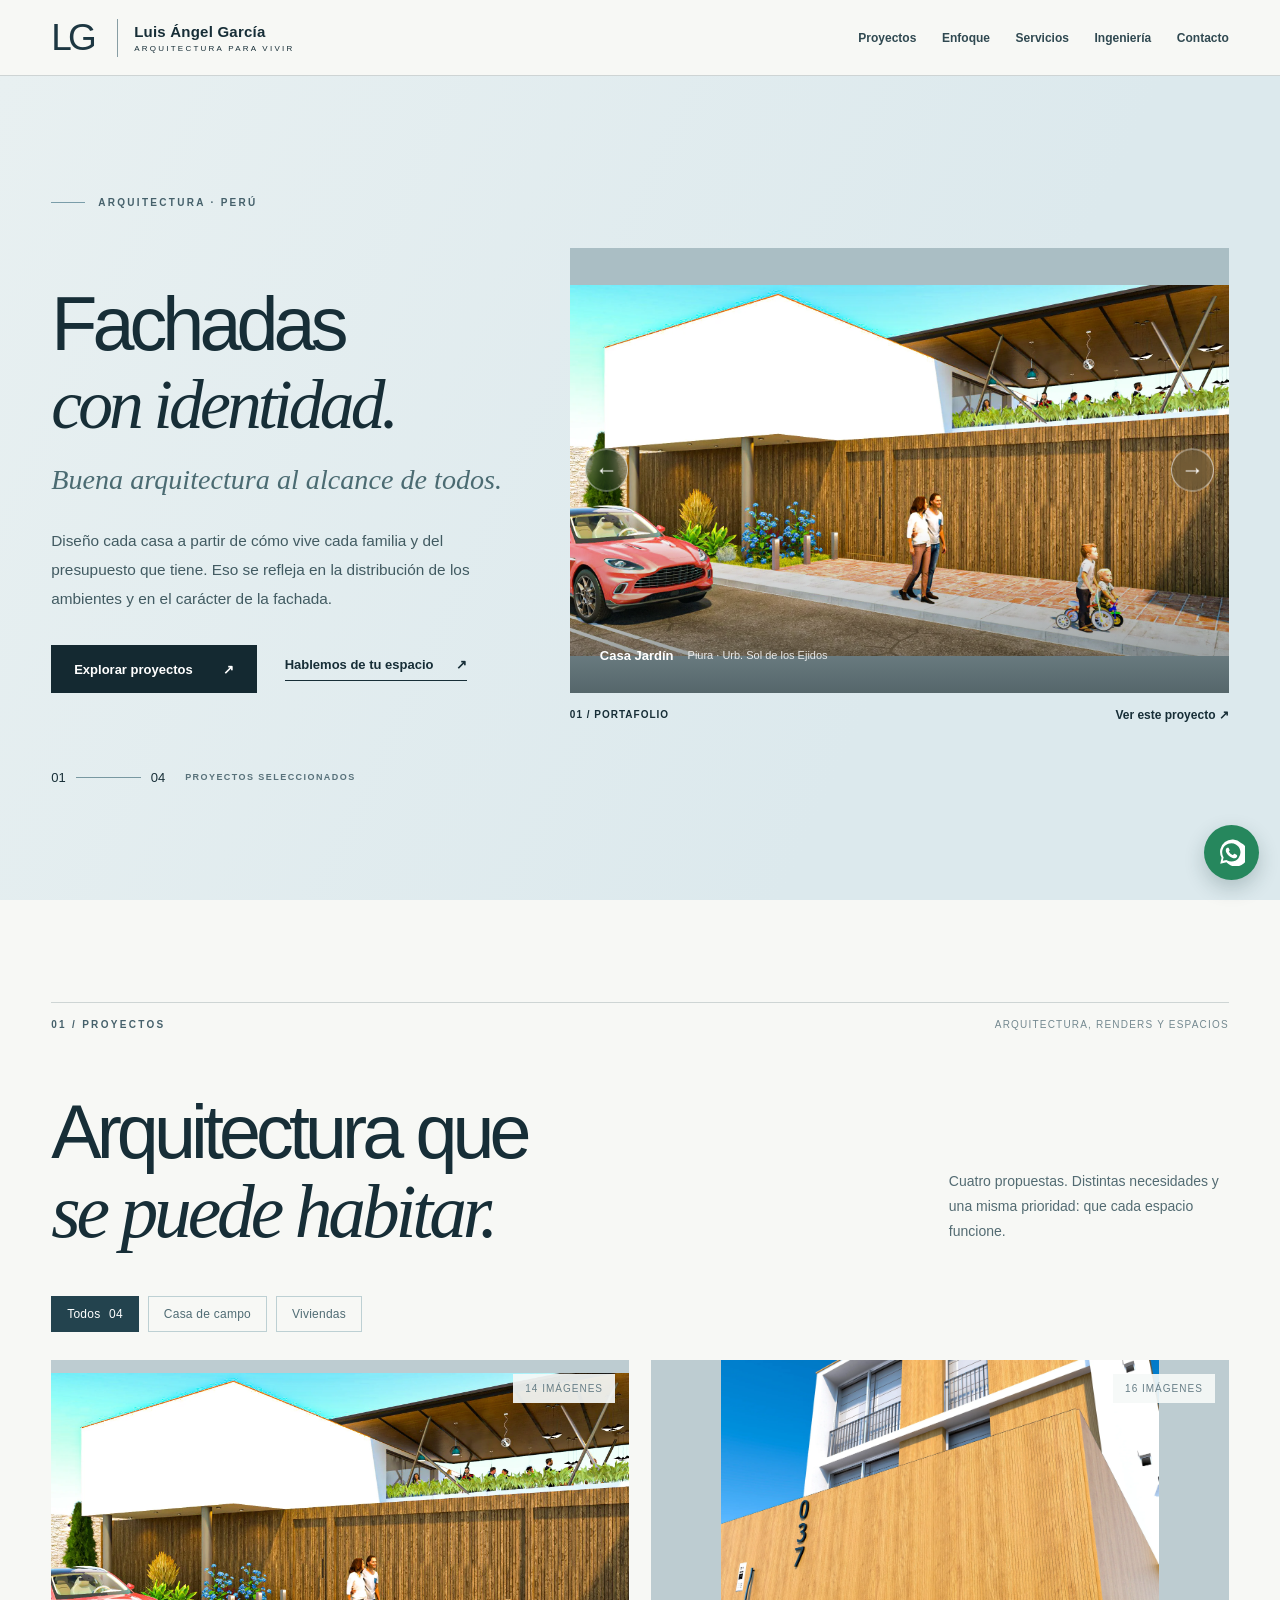
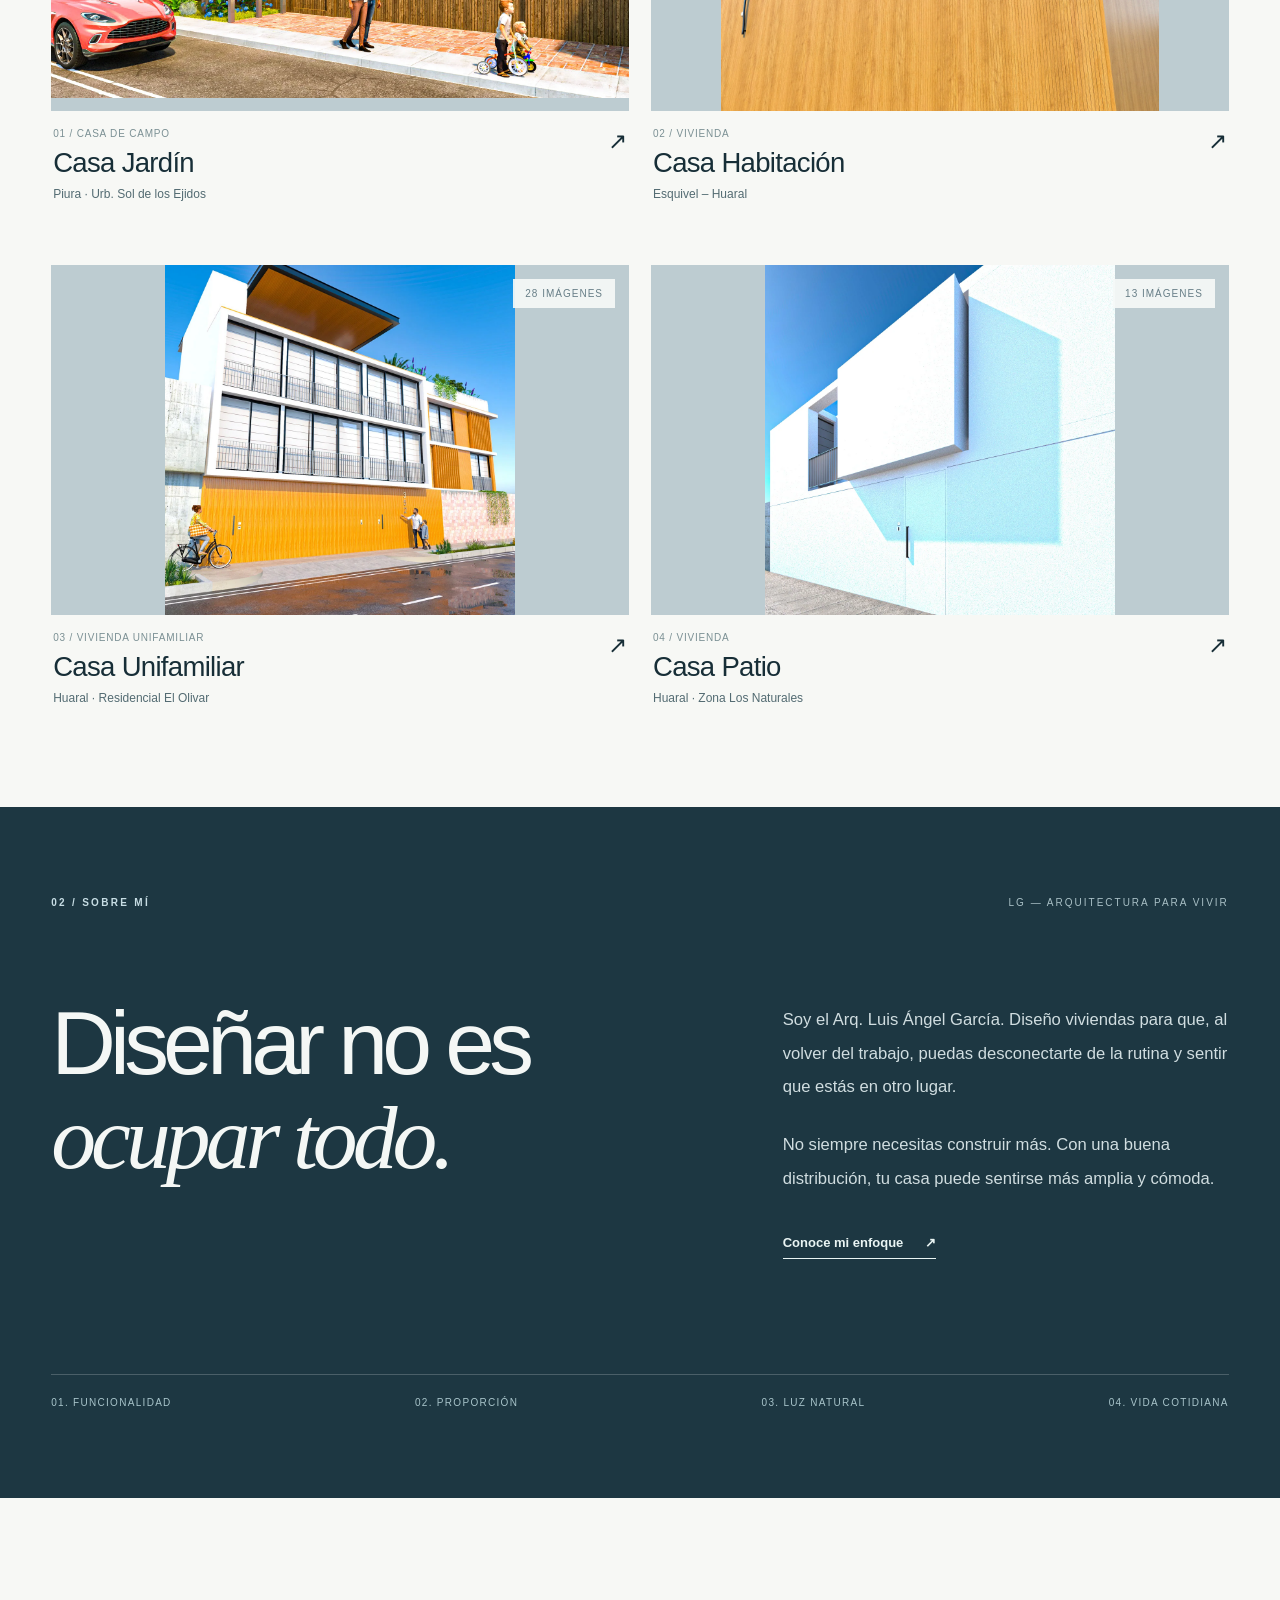
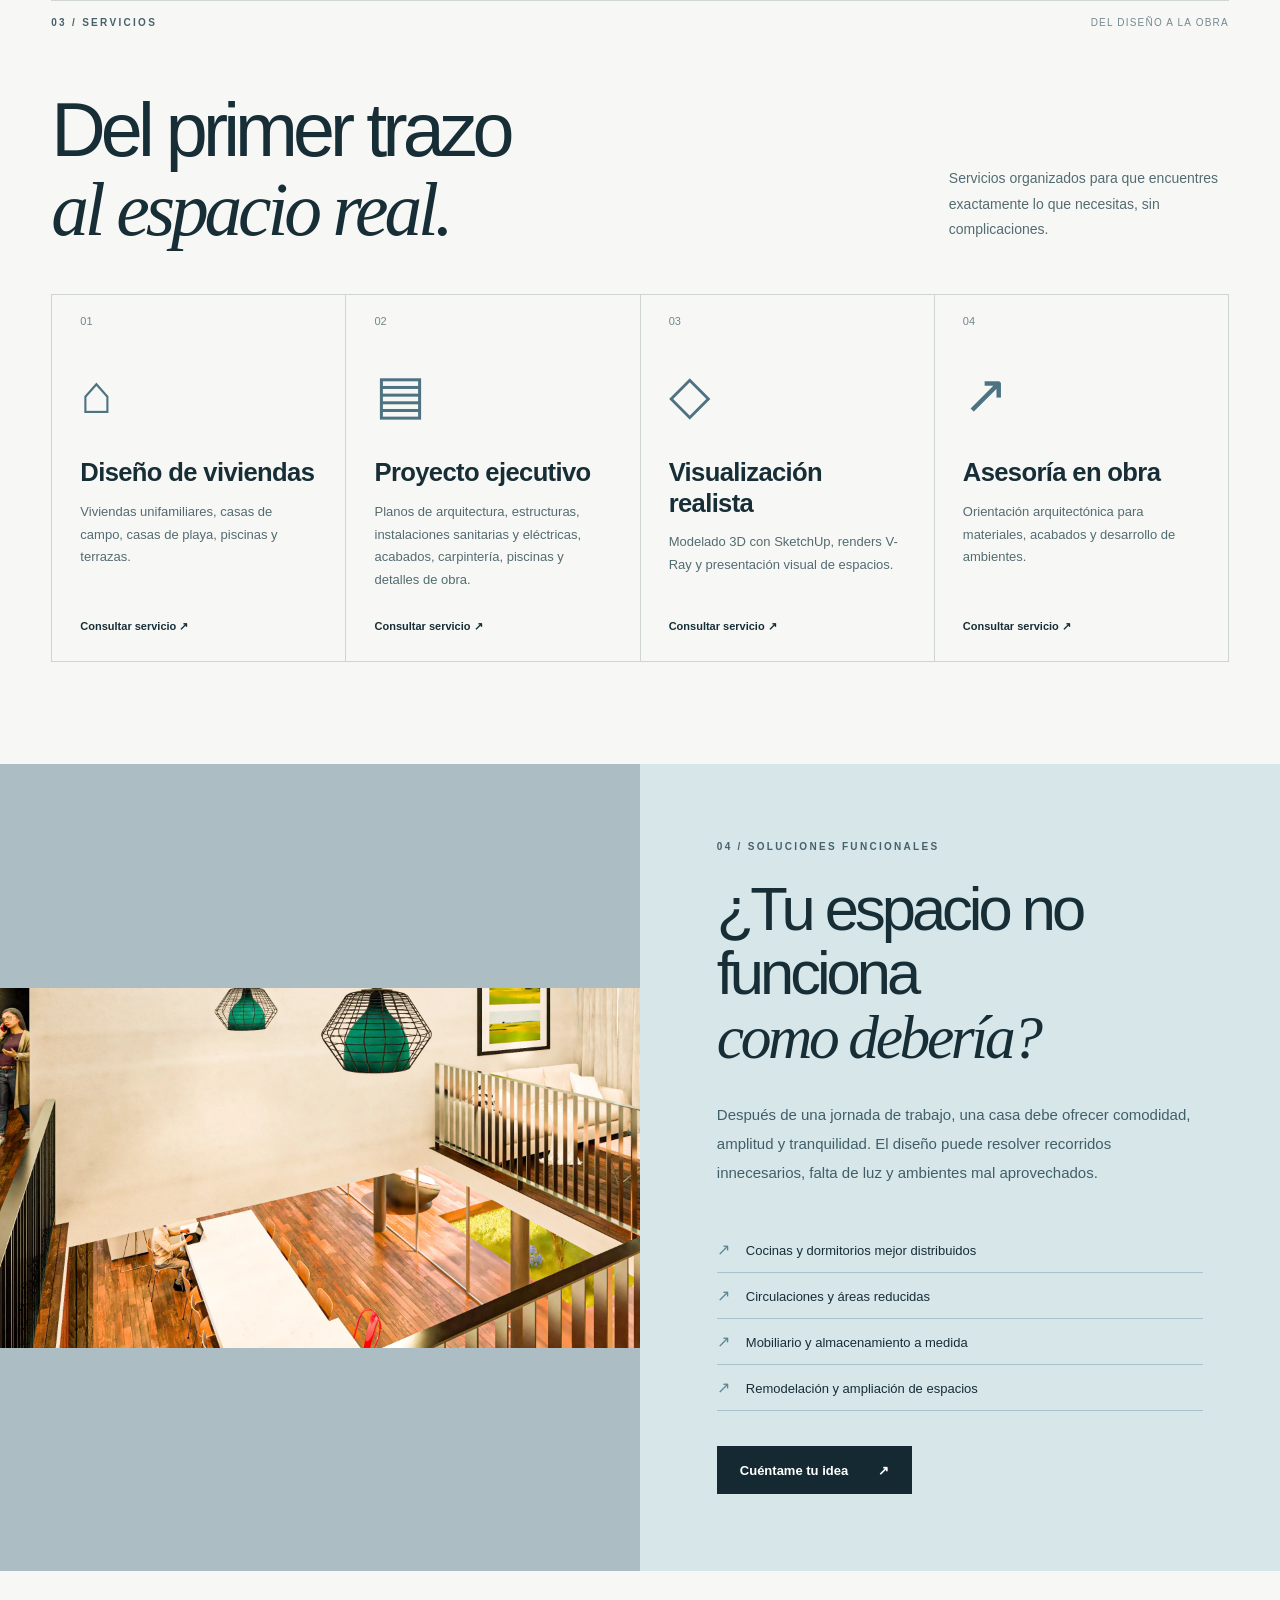
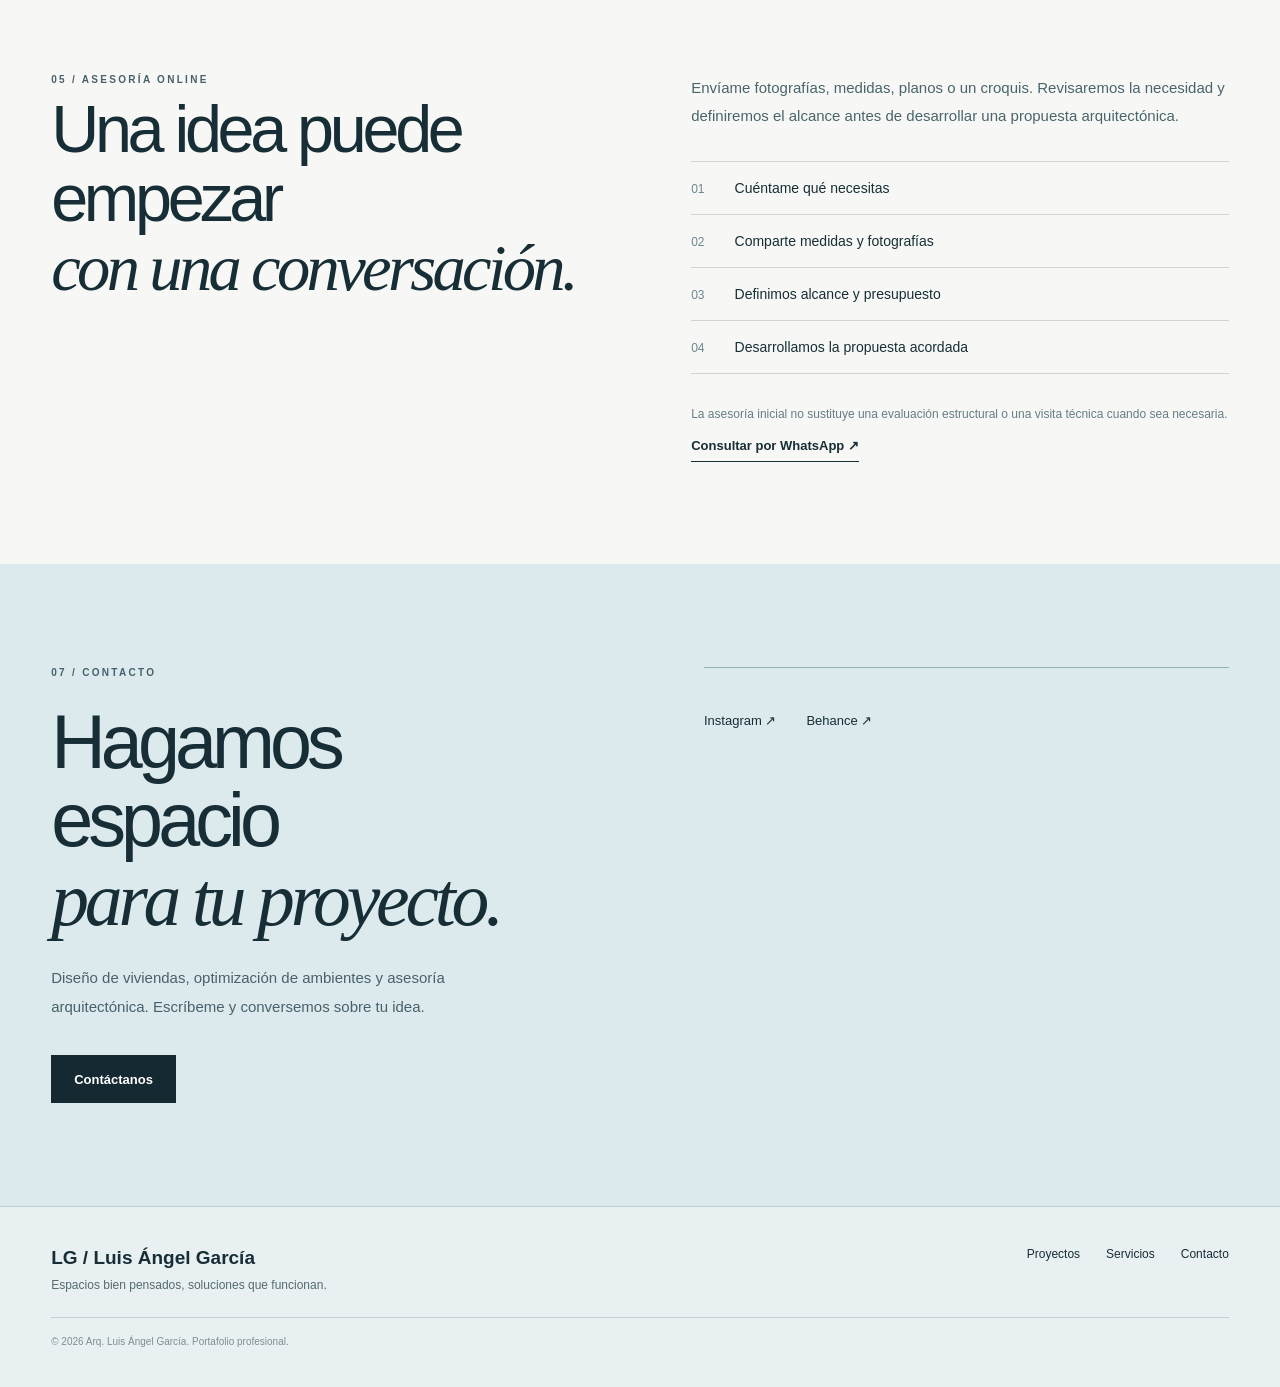
==== commit 712fecb8: "Add files via upload" ====
--- a/arquitectura.html
+++ b/arquitectura.html
@@ -43,9 +43,9 @@
     <section class="hero" id="inicio" aria-labelledby="hero-title">
       <div class="hero-text">
         <p class="eyebrow"><span class="eyebrow-bar"></span> ARQUITECTURA · PERÚ</p>
-        <h1 id="hero-title">Espacios<br><em>bien pensados.</em></h1>
-        <p class="hero-subline">Soluciones que funcionan.</p>
-        <p class="hero-copy">Diseñamos viviendas y transformamos ambientes para aprovechar mejor cada metro cuadrado, con una arquitectura que responde a tu día a día.</p>
+        <h1 id="hero-title">Fachadas<br><em>con identidad.</em></h1>
+        <p class="hero-subline">Buena arquitectura al alcance de todos.</p>
+        <p class="hero-copy">Diseño cada casa a partir de cómo vive cada familia y del presupuesto que tiene. Eso se refleja en la distribución de los ambientes y en el carácter de la fachada.</p>
         <div class="hero-actions"><a class="btn btn-dark" href="#proyectos">Explorar proyectos <span aria-hidden="true">↗</span></a><a class="text-link" href="#contacto">Hablemos de tu espacio <span aria-hidden="true">↗</span></a></div>
         <div class="hero-counter" aria-live="polite"><span id="slide-number">01</span><span class="counter-rule"></span><span>04</span><span class="tiny-caption">PROYECTOS SELECCIONADOS</span></div>
       </div>
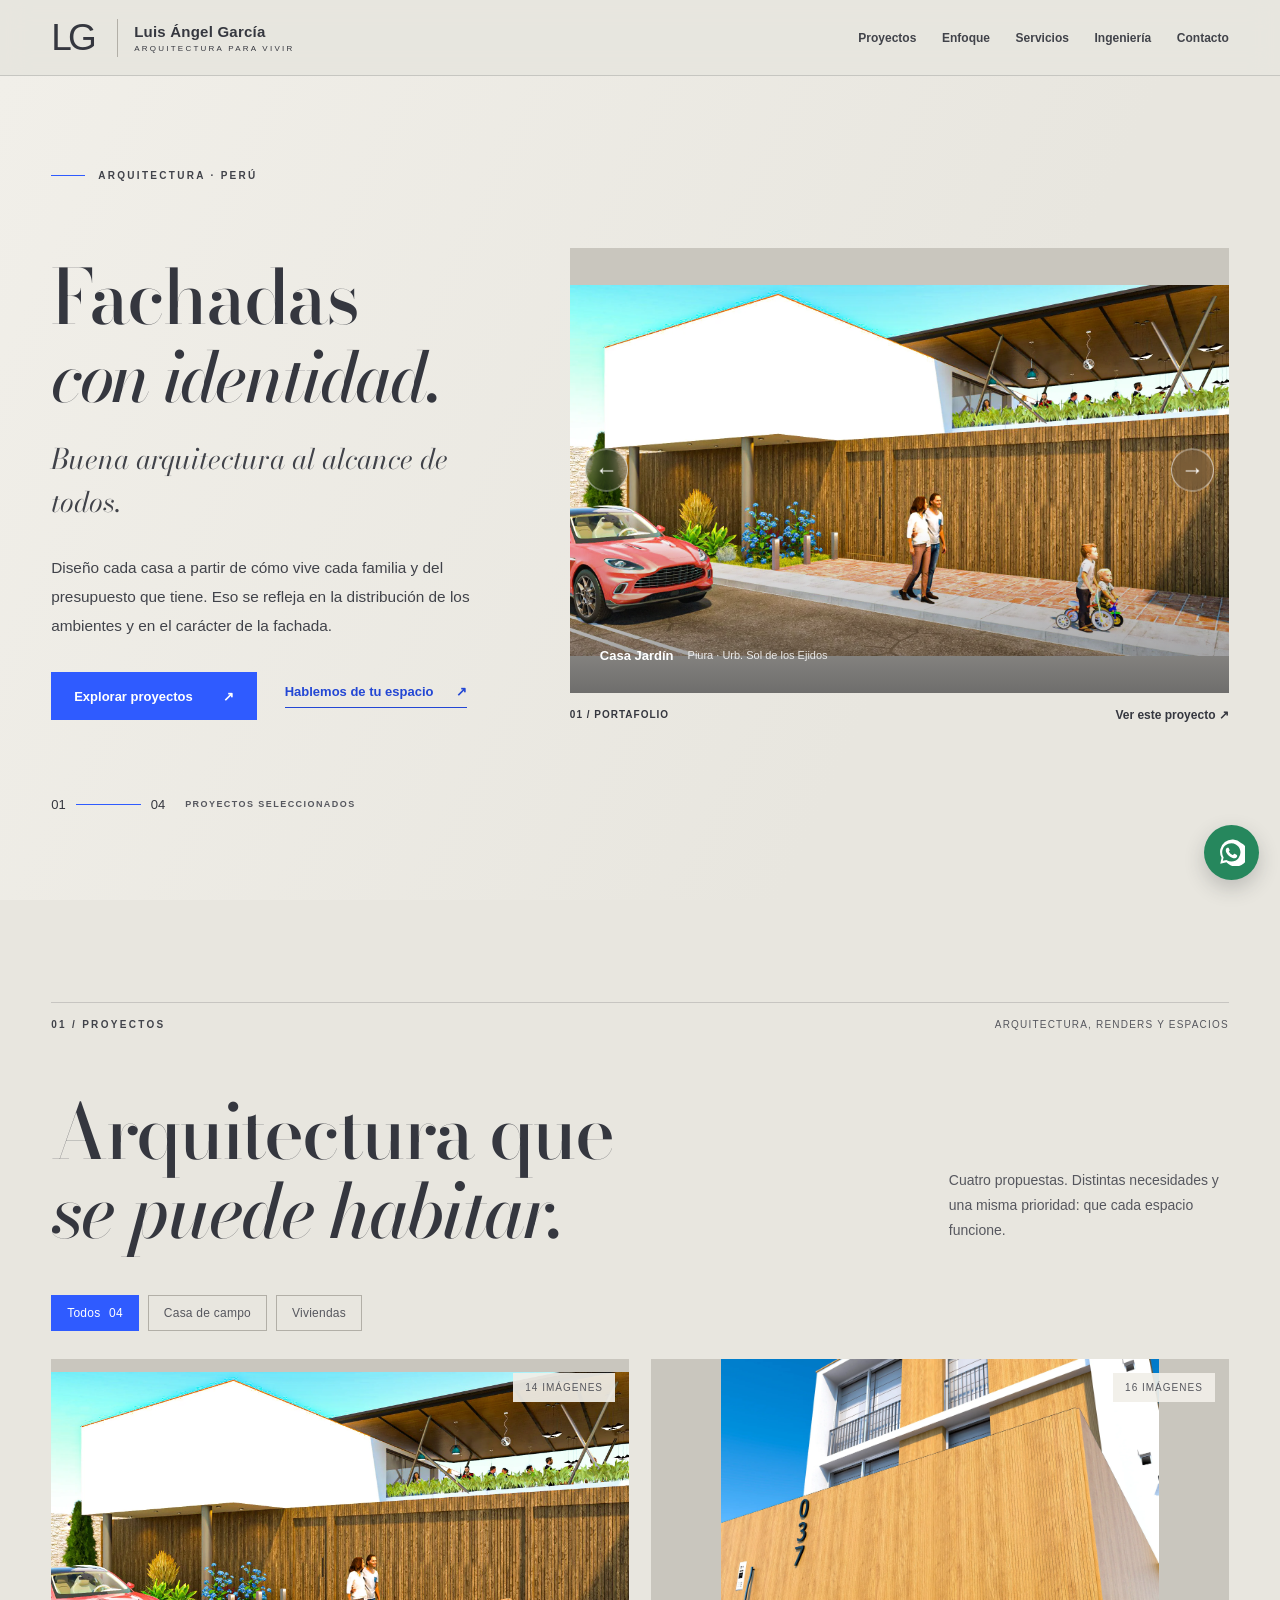
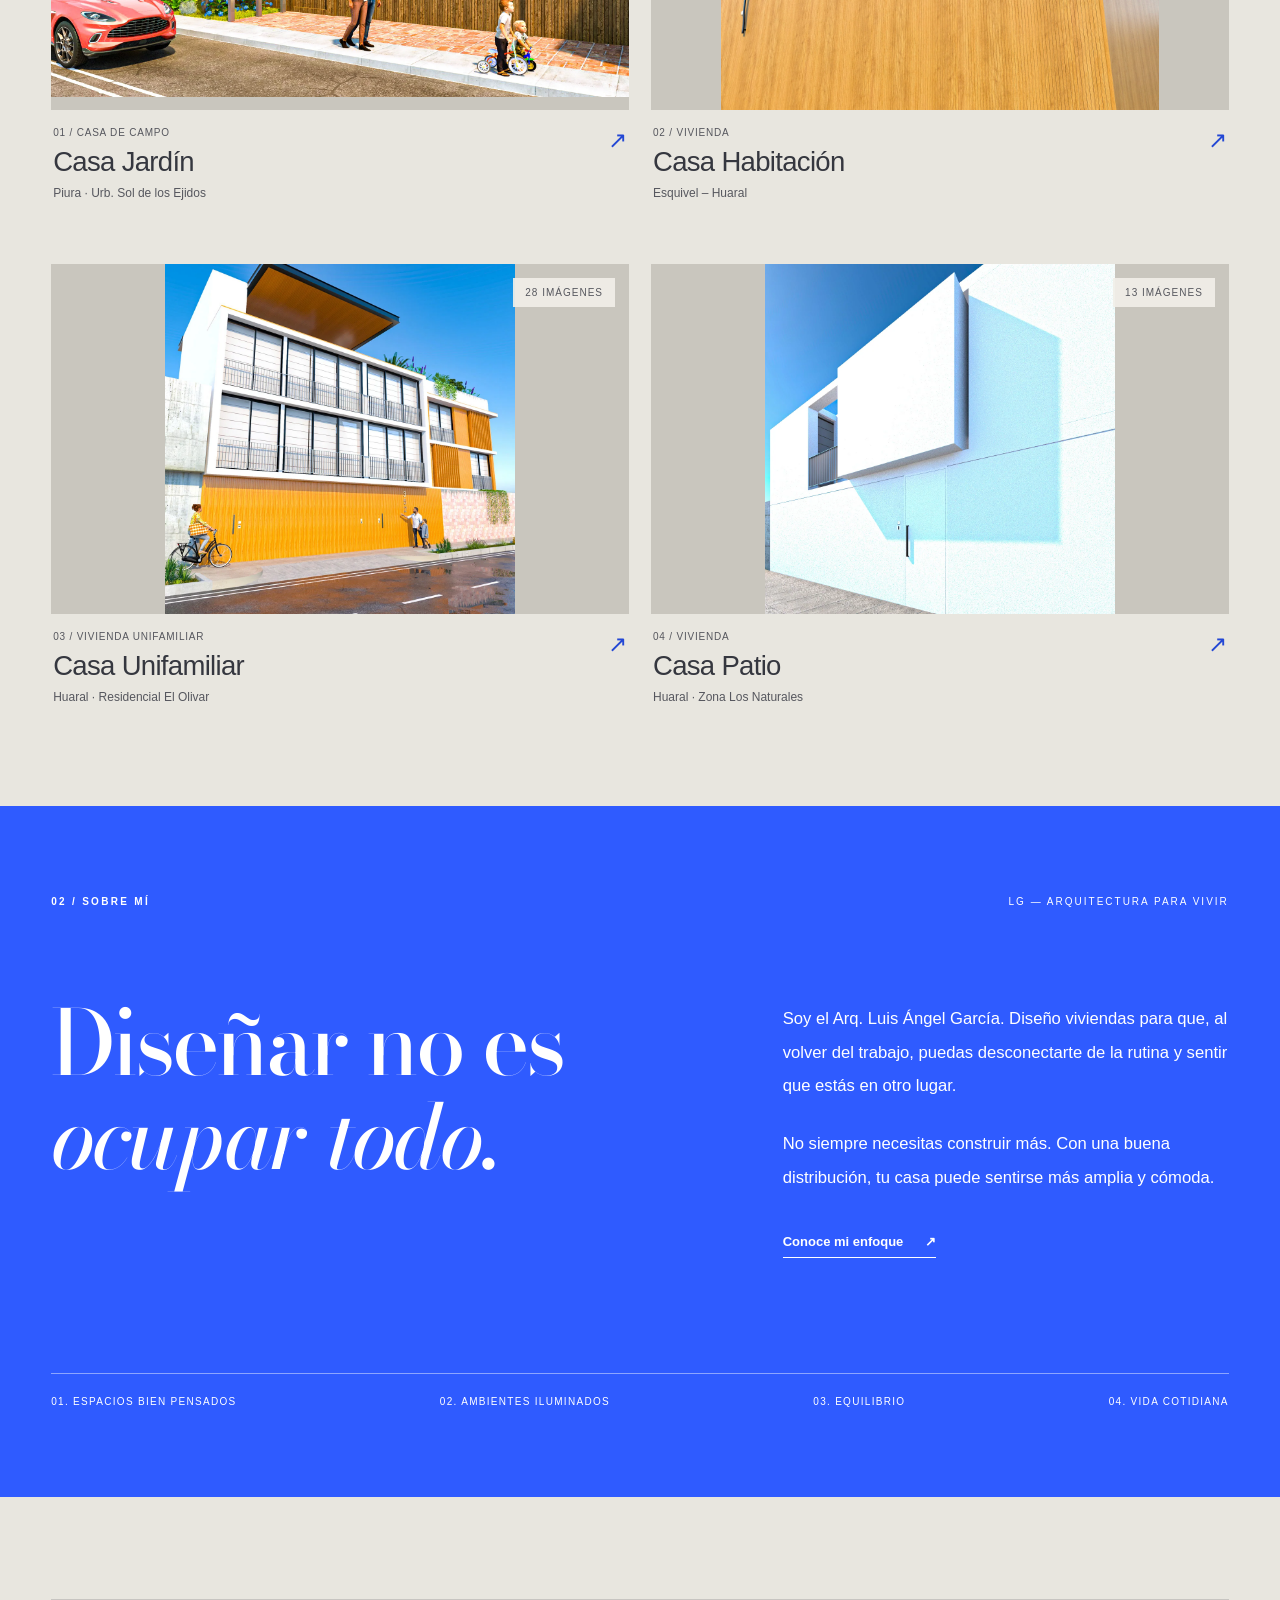
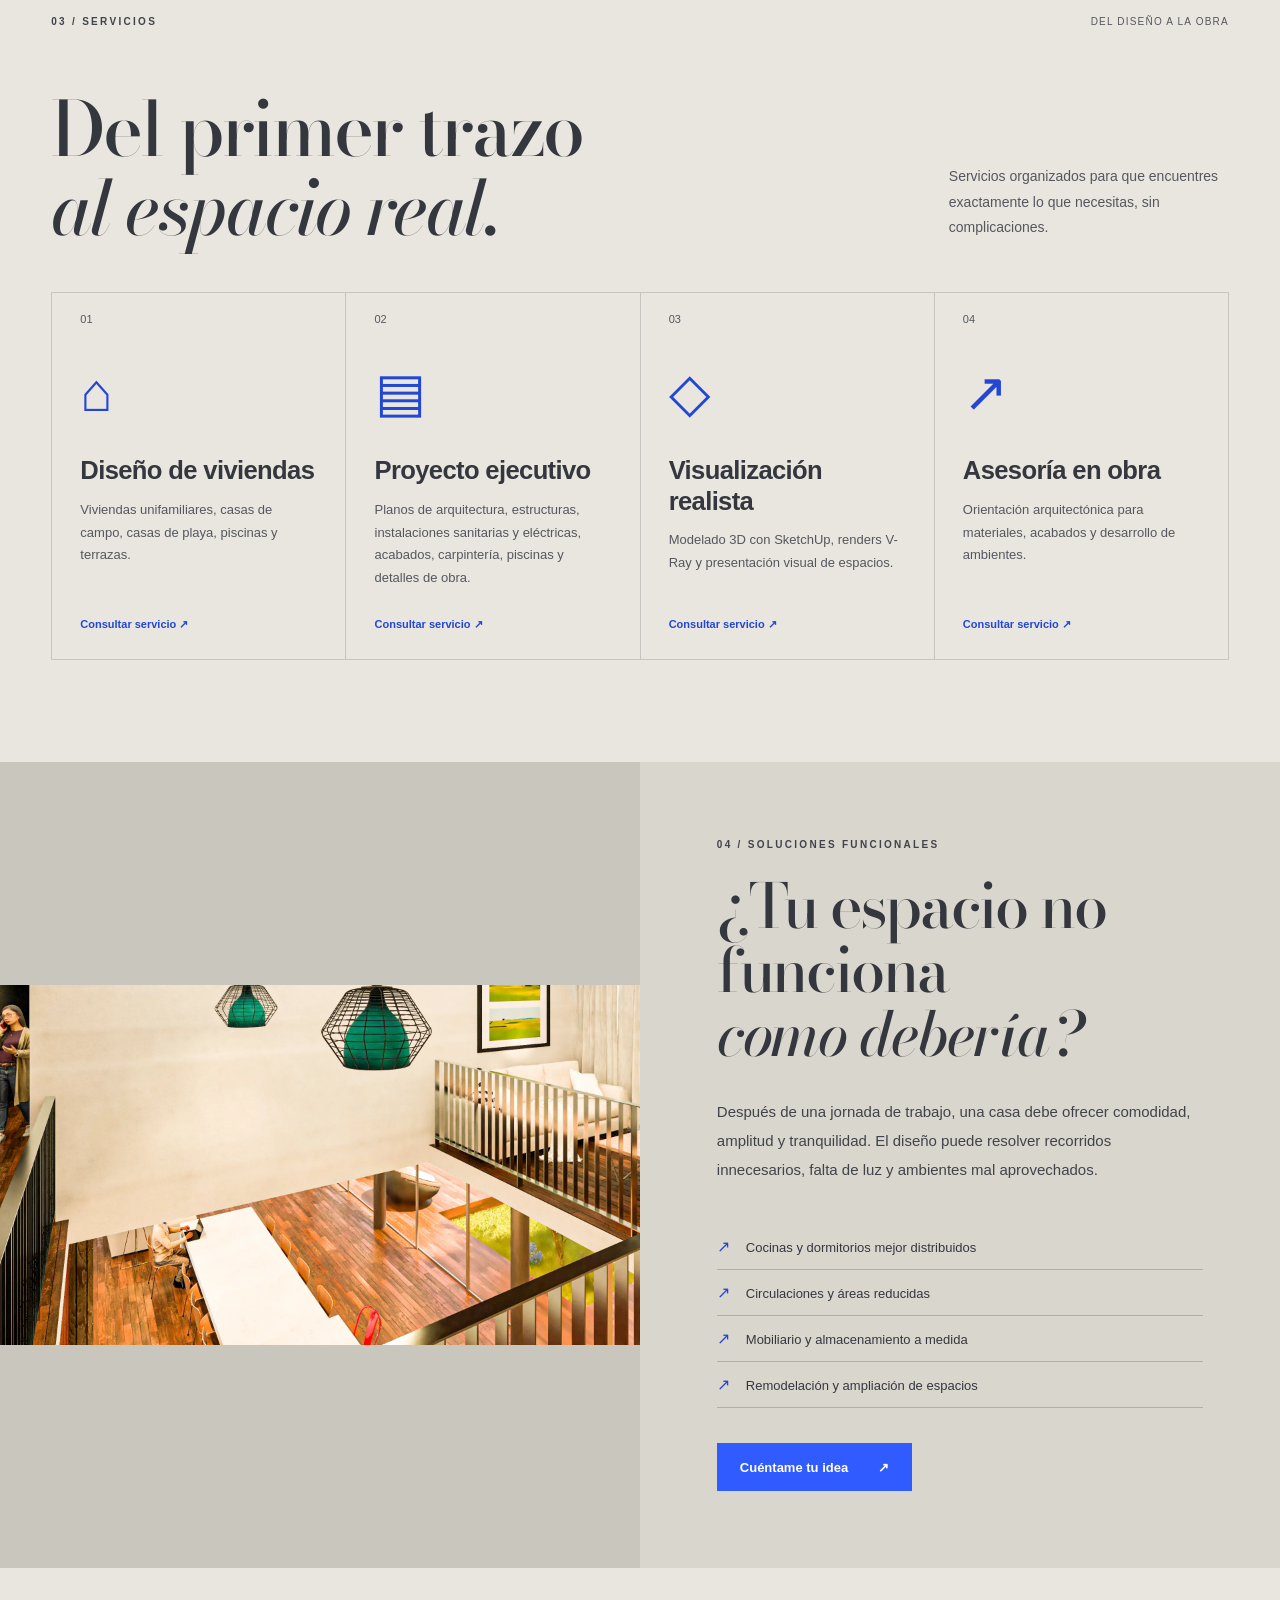
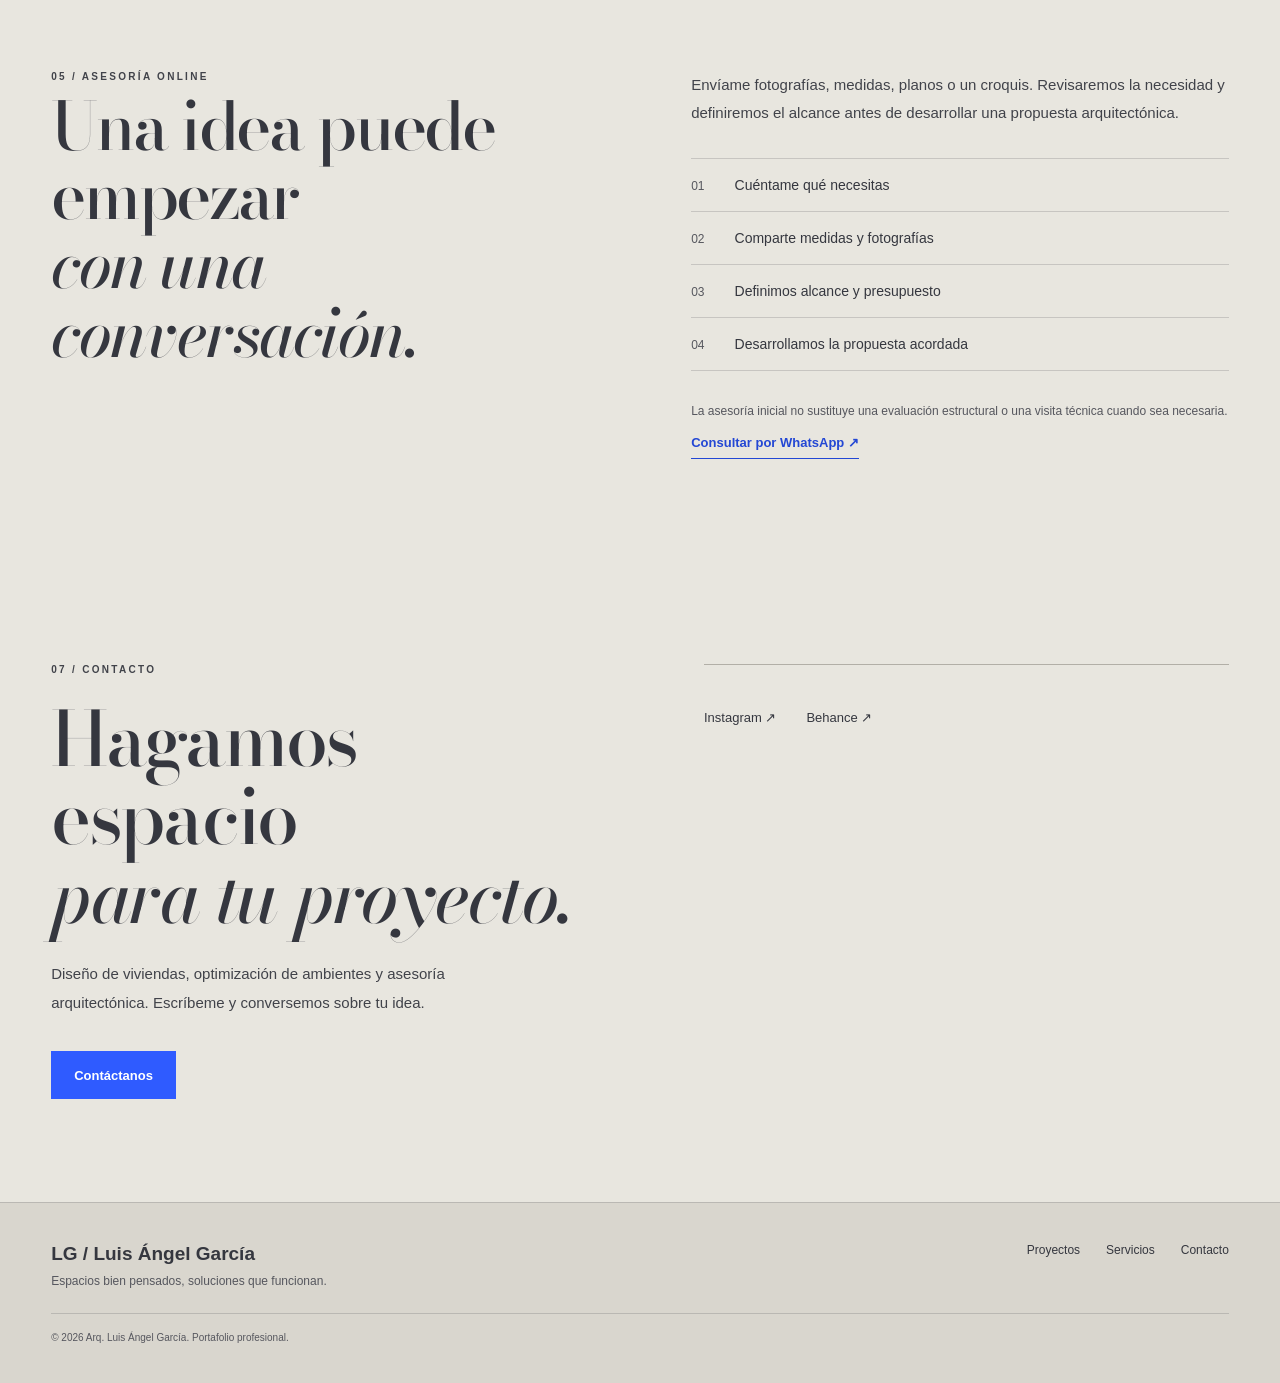
==== commit 2bc486a9: "Add files via upload" ====
--- a/arquitectura.html
+++ b/arquitectura.html
@@ -20,6 +20,14 @@
     #seguimiento .consulting-services small { max-width: 65ch; }
     @media (max-width: 700px) { #seguimiento .consulting-services { grid-template-columns: 1fr; } }
     #seguimiento .investments-head:has(+ .consulting-services) h2 { font-size: clamp(2rem, 4.5vw, 4rem); text-wrap: balance; }
+    /* Identidad Cobalt: solo la sección Sobre mí. */
+    #enfoque.manifesto { background: #2F5BFF; color: #fff; }
+    #enfoque .manifesto-top, #enfoque .eyebrow, #enfoque .manifesto-grid p, #enfoque .light-link, #enfoque .manifesto-tags { color: #fff; }
+    #enfoque .manifesto-tags { border-top-color: rgba(255,255,255,.45); }
+    @media (max-width: 600px) {
+      #enfoque .manifesto-tags { grid-template-columns: repeat(2,minmax(0,1fr)); }
+      #enfoque .manifesto-tags span { min-width: 0; line-height: 1.6; overflow-wrap: break-word; }
+    }
   </style>
 </head>
 <body data-page="inicio">
@@ -70,7 +78,7 @@
     <section class="manifesto" id="enfoque">
       <div class="manifesto-top"><span class="eyebrow eyebrow-light">02 / SOBRE MÍ</span><span>LG — ARQUITECTURA PARA VIVIR</span></div>
       <div class="manifesto-grid"><h2>Diseñar no es<br><em>ocupar todo.</em></h2><div><p>Soy el Arq. Luis Ángel García. Diseño viviendas para que, al volver del trabajo, puedas desconectarte de la rutina y sentir que estás en otro lugar.</p><p>No siempre necesitas construir más. Con una buena distribución, tu casa puede sentirse más amplia y cómoda.</p><a href="#soluciones" class="light-link">Conoce mi enfoque <span aria-hidden="true">↗</span></a></div></div>
-      <div class="manifesto-tags"><span>01. FUNCIONALIDAD</span><span>02. PROPORCIÓN</span><span>03. LUZ NATURAL</span><span>04. VIDA COTIDIANA</span></div>
+      <div class="manifesto-tags"><span>01. ESPACIOS BIEN PENSADOS</span><span>02. AMBIENTES ILUMINADOS</span><span>03. EQUILIBRIO</span><span>04. VIDA COTIDIANA</span></div>
     </section>
 
     <section class="section services" id="servicios">
--- a/styles.css
+++ b/styles.css
@@ -1,28 +1,29 @@
+@import url("https://fonts.googleapis.com/css2?family=Bodoni+Moda:ital,opsz,wght@0,6..96,500;1,6..96,500&display=swap");
 /* ARQLUISGARCIA — versión móvil + escritorio, sin dependencias externas */
-:root{--sky:#dce9ed;--sky2:#c8dce3;--paper:#f7f8f5;--white:#fff;--ink:#172e37;--ink2:#25414c;--muted:#536b72;--line:rgba(28,62,70,.19);--accent:#d8b993;--dark:#1d3742;--dark2:#142931;--max:1450px;--serif:Georgia,"Times New Roman",serif}
-*,*::before,*::after{box-sizing:border-box}html{scroll-behavior:smooth;scroll-padding-top:78px}body{margin:0;color:var(--ink);font-family:Inter,"Segoe UI",Arial,Helvetica,sans-serif;background:var(--paper);-webkit-font-smoothing:antialiased;font-size:15px}body.menu-open,body.lightbox-open{overflow:hidden}img{display:block;max-width:100%}a{color:inherit;text-decoration:none}button,input,select,textarea{font:inherit}button{cursor:pointer}button,input,select,textarea{outline-offset:4px}a:focus-visible,button:focus-visible,input:focus-visible,select:focus-visible,textarea:focus-visible{outline:2px solid #a77540;outline-offset:5px}::selection{background:#a8c4ce;color:var(--ink)}.skip-link{position:fixed;top:-70px;left:14px;background:#fff;z-index:100;padding:12px 18px}.skip-link:focus{top:12px}h1,h2,h3,p{margin-top:0}h1,h2{font-weight:450;letter-spacing:-.065em;line-height:1.04}h1 em,h2 em{font-family:var(--serif);font-weight:400;letter-spacing:-.055em}h3{font-weight:580;letter-spacing:-.025em}.eyebrow{font-size:10px;letter-spacing:.23em;font-weight:700;display:flex;align-items:center;gap:13px;color:#46616b}.eyebrow-bar{height:1px;width:34px;background:#7a9da9;display:inline-block}.eyebrow-light{color:#c7dde4}.btn{border:1px solid transparent;min-height:48px;padding:14px 22px;display:inline-flex;align-items:center;gap:30px;justify-content:space-between;font-size:13px;font-weight:600;transition:background .2s,transform .2s}.btn:hover{transform:translateY(-2px)}.btn-dark{background:var(--dark2);color:#fff}.btn-dark:hover{background:#3a5c65}.text-link,.light-link{display:inline-flex;align-items:center;gap:22px;font-size:13px;font-weight:650;border-bottom:1px solid currentColor;padding-bottom:8px}.light-link{color:#e9f4f3}
+:root{--sky:#e8e6df;--sky2:#d9d6ce;--paper:#e8e6df;--white:#f1efe9;--ink:#35373f;--ink2:#41434a;--muted:#56575e;--line:rgba(53,55,63,.19);--accent:#2f5bff;--dark:#35373f;--dark2:#303239;--max:1450px;--serif:"Bodoni Moda",Georgia,"Times New Roman",serif}
+*,*::before,*::after{box-sizing:border-box}html{scroll-behavior:smooth;scroll-padding-top:78px}body{margin:0;color:var(--ink);font-family:Inter,"Segoe UI",Arial,Helvetica,sans-serif;background:var(--paper);-webkit-font-smoothing:antialiased;font-size:15px}body.menu-open,body.lightbox-open{overflow:hidden}img{display:block;max-width:100%}a{color:inherit;text-decoration:none}button,input,select,textarea{font:inherit}button{cursor:pointer}button,input,select,textarea{outline-offset:4px}a:focus-visible,button:focus-visible,input:focus-visible,select:focus-visible,textarea:focus-visible{outline:2px solid #2f5bff;outline-offset:5px}::selection{background:#cbd5ff;color:var(--ink)}.skip-link{position:fixed;top:-70px;left:14px;background:#f1efe9;z-index:100;padding:12px 18px}.skip-link:focus{top:12px}h1,h2,h3,p{margin-top:0}h1,h2{font-family:var(--serif);font-weight:500;letter-spacing:-.035em;line-height:1.04;overflow-wrap:break-word}h1 em,h2 em{font-family:var(--serif);font-weight:500;letter-spacing:inherit}h3{font-weight:580;letter-spacing:-.025em}.eyebrow{font-size:10px;letter-spacing:.23em;font-weight:700;display:flex;align-items:center;gap:13px;color:#41434a}.eyebrow-bar{height:1px;width:34px;background:#2f5bff;display:inline-block}.eyebrow-light{color:#e8e6df}.btn{border:1px solid transparent;min-height:48px;padding:14px 22px;display:inline-flex;align-items:center;gap:30px;justify-content:space-between;font-size:13px;font-weight:600;transition:background .2s,transform .2s}.btn:hover{transform:translateY(-2px)}.btn-dark{background:#2f5bff;color:#fff}.btn-dark:hover{background:#2347d4}.text-link,.light-link{display:inline-flex;align-items:center;gap:22px;font-size:13px;font-weight:650;border-bottom:1px solid currentColor;padding-bottom:8px}.light-link{color:#e8e6df}
 /* Cabecera */
-.site-header{height:76px;position:sticky;top:0;z-index:40;background:rgba(247,248,245,.96);border-bottom:1px solid var(--line);display:flex;justify-content:space-between;align-items:center;padding:0 max(4vw,calc((100vw - var(--max))/2));backdrop-filter:blur(14px)}.brand{display:flex;align-items:center;gap:16px;min-width:220px}.brand-mark{font-size:37px;line-height:1;letter-spacing:-.10em;font-weight:300;color:var(--dark);display:flex;align-items:center;gap:16px}.brand-line{display:inline-block;width:1px;height:38px;background:#889ea4;margin-left:8px}.brand-copy{display:flex;flex-direction:column;gap:4px}.brand-copy strong{font-size:15px;letter-spacing:.015em;font-weight:600}.brand-copy small{font-size:8px;letter-spacing:.28em;font-weight:500}.desktop-nav{display:flex;gap:clamp(18px,2vw,35px);align-items:center}.desktop-nav a{font-size:12px;font-weight:580;color:#304951}.desktop-nav a:hover,.site-footer a:hover{color:#7a959c}.menu-toggle{border:0;background:none;display:none;width:42px;height:42px;align-items:center;justify-content:center;flex-direction:column;gap:5px;padding:8px}.menu-toggle span{width:24px;height:1.4px;background:var(--ink);transition:transform .22s,opacity .22s}.menu-toggle[aria-expanded="true"] span:nth-child(1){transform:translateY(6.4px) rotate(45deg)}.menu-toggle[aria-expanded="true"] span:nth-child(2){opacity:0}.menu-toggle[aria-expanded="true"] span:nth-child(3){transform:translateY(-6.4px) rotate(-45deg)}.mobile-nav{position:fixed;inset:76px 0 0;z-index:38;background:var(--dark2);padding:40px 6vw 30px;overflow:auto;display:flex;flex-direction:column;gap:0}.mobile-nav[hidden]{display:none}.mobile-nav>a{display:block;padding:17px 0;border-bottom:1px solid rgba(255,255,255,.14);color:#f2f7f6;font-size:clamp(20px,3vw,28px);font-weight:350;letter-spacing:-.025em}.mobile-nav-bottom{display:flex;gap:25px;color:#c6d7d9;font-size:12px;margin-top:35px}
+.site-header{height:76px;position:sticky;top:0;z-index:40;background:rgba(232,230,223,.96);border-bottom:1px solid var(--line);display:flex;justify-content:space-between;align-items:center;padding:0 max(4vw,calc((100vw - var(--max))/2));backdrop-filter:blur(14px)}.brand{display:flex;align-items:center;gap:16px;min-width:220px}.brand-mark{font-size:37px;line-height:1;letter-spacing:-.10em;font-weight:300;color:var(--dark);display:flex;align-items:center;gap:16px}.brand-line{display:inline-block;width:1px;height:38px;background:#b2afa7;margin-left:8px}.brand-copy{display:flex;flex-direction:column;gap:4px}.brand-copy strong{font-size:15px;letter-spacing:.015em;font-weight:600}.brand-copy small{font-size:8px;letter-spacing:.28em;font-weight:500}.desktop-nav{display:flex;gap:clamp(18px,2vw,35px);align-items:center}.desktop-nav a{font-size:12px;font-weight:580;color:#41434a}.desktop-nav a:hover,.site-footer a:hover{color:#2347d4}.menu-toggle{border:0;background:none;display:none;width:42px;height:42px;align-items:center;justify-content:center;flex-direction:column;gap:5px;padding:8px}.menu-toggle span{width:24px;height:1.4px;background:var(--ink);transition:transform .22s,opacity .22s}.menu-toggle[aria-expanded="true"] span:nth-child(1){transform:translateY(6.4px) rotate(45deg)}.menu-toggle[aria-expanded="true"] span:nth-child(2){opacity:0}.menu-toggle[aria-expanded="true"] span:nth-child(3){transform:translateY(-6.4px) rotate(-45deg)}.mobile-nav{position:fixed;inset:76px 0 0;z-index:38;background:var(--dark2);padding:40px 6vw 30px;overflow:auto;display:flex;flex-direction:column;gap:0}.mobile-nav[hidden]{display:none}.mobile-nav>a{display:block;padding:17px 0;border-bottom:1px solid rgba(255,255,255,.14);color:#e8e6df;font-size:clamp(20px,3vw,28px);font-weight:350;letter-spacing:-.025em}.mobile-nav-bottom{display:flex;gap:25px;color:#e8e6df;font-size:12px;margin-top:35px}
 /* Portada */
-.hero{background:linear-gradient(115deg,#e8f0f1 0%,var(--sky) 70%);padding:clamp(28px,5vw,75px) max(4vw,calc((100vw - var(--max))/2)) clamp(38px,5.5vw,88px);display:grid;grid-template-columns:minmax(350px,.83fr) minmax(0,1.17fr);gap:clamp(34px,4vw,74px);min-height:calc(100svh - 76px);align-items:center}.hero-text{padding:12px 0 0}.hero-text .eyebrow{margin:0 0 clamp(48px,6vw,115px)}.hero h1{font-size:clamp(52px,5.9vw,105px);margin-bottom:22px}.hero h1 em{font-size:.92em}.hero-subline{font-family:var(--serif);font-style:italic;font-size:clamp(22px,2.2vw,39px);margin:0 0 30px;color:#4b6b72}.hero-copy{font-size:clamp(15px,1.2vw,18px);line-height:1.9;color:#425b62;max-width:455px;margin-bottom:32px}.hero-actions{display:flex;align-items:center;gap:28px;flex-wrap:wrap}.hero-counter{display:flex;align-items:center;gap:10px;font-size:13px;margin-top:clamp(40px,6vw,100px);font-variant-numeric:tabular-nums}.counter-rule{height:1px;width:65px;background:#7898a1}.tiny-caption{font-size:9px;font-weight:650;letter-spacing:.16em;margin-left:10px;color:#58717a}.hero-media{min-width:0;align-self:stretch;display:flex;flex-direction:column;justify-content:center}.hero-frame{position:relative;background:#b5cbd1;aspect-ratio:1.12/1;overflow:hidden;display:grid;place-items:center}.hero-frame::before{content:"";position:absolute;inset:0;background:linear-gradient(to top,rgba(10,24,27,.53),transparent 37%);z-index:1;pointer-events:none}.hero-frame img{width:100%;height:100%;object-fit:contain;object-position:center;background:#aabec4}.hero-photo-label{position:absolute;z-index:2;bottom:30px;left:30px;right:80px;display:flex;align-items:center;gap:14px;color:#fff;font-size:13px}.hero-photo-label span:first-child{font-weight:650}.hero-photo-label span:last-child{font-size:11px;opacity:.85}.hero-arrow{position:absolute;z-index:4;top:50%;transform:translateY(-50%);width:43px;height:43px;border-radius:50%;border:1px solid rgba(255,255,255,.6);background:rgba(20,45,50,.28);color:#fff;font-size:23px;font-weight:300;display:grid;place-items:center;backdrop-filter:blur(8px)}.hero-arrow:hover{background:rgba(20,45,50,.7)}.hero-arrow.prev{left:15px}.hero-arrow.next{right:15px}.hero-bottom{display:flex;justify-content:space-between;align-items:center;padding-top:15px;font-size:10px;font-weight:700;letter-spacing:.1em}.hero-bottom a{letter-spacing:0;font-size:12px}
+.hero{background:linear-gradient(115deg,#f1efe9 0%,var(--sky) 70%);padding:clamp(28px,5vw,75px) max(4vw,calc((100vw - var(--max))/2)) clamp(38px,5.5vw,88px);display:grid;grid-template-columns:minmax(350px,.83fr) minmax(0,1.17fr);gap:clamp(34px,4vw,74px);min-height:calc(100svh - 76px);align-items:center}.hero-text{padding:12px 0 0}.hero-text .eyebrow{margin:0 0 clamp(48px,6vw,115px)}.hero h1{font-size:clamp(52px,5.9vw,105px);margin-bottom:22px}.hero h1 em{font-size:.92em}.hero-subline{font-family:var(--serif);font-style:italic;font-size:clamp(22px,2.2vw,39px);margin:0 0 30px;color:#41434a}.hero-copy{font-size:clamp(15px,1.2vw,18px);line-height:1.9;color:#41434a;max-width:455px;margin-bottom:32px}.hero-actions{display:flex;align-items:center;gap:28px;flex-wrap:wrap}.hero-counter{display:flex;align-items:center;gap:10px;font-size:13px;margin-top:clamp(40px,6vw,100px);font-variant-numeric:tabular-nums}.counter-rule{height:1px;width:65px;background:#2f5bff}.tiny-caption{font-size:9px;font-weight:650;letter-spacing:.16em;margin-left:10px;color:#56575e}.hero-media{min-width:0;align-self:stretch;display:flex;flex-direction:column;justify-content:center}.hero-frame{position:relative;background:#c9c6be;aspect-ratio:1.12/1;overflow:hidden;display:grid;place-items:center}.hero-frame::before{content:"";position:absolute;inset:0;background:linear-gradient(to top,rgba(30,31,35,.53),transparent 37%);z-index:1;pointer-events:none}.hero-frame img{width:100%;height:100%;object-fit:contain;object-position:center;background:#c9c6be}.hero-photo-label{position:absolute;z-index:2;bottom:30px;left:30px;right:80px;display:flex;align-items:center;gap:14px;color:#fff;font-size:13px}.hero-photo-label span:first-child{font-weight:650}.hero-photo-label span:last-child{font-size:11px;opacity:.85}.hero-arrow{position:absolute;z-index:4;top:50%;transform:translateY(-50%);width:43px;height:43px;border-radius:50%;border:1px solid rgba(255,255,255,.6);background:rgba(48,50,57,.28);color:#fff;font-size:23px;font-weight:300;display:grid;place-items:center;backdrop-filter:blur(8px)}.hero-arrow:hover{background:rgba(48,50,57,.7)}.hero-arrow.prev{left:15px}.hero-arrow.next{right:15px}.hero-bottom{display:flex;justify-content:space-between;align-items:center;padding-top:15px;font-size:10px;font-weight:700;letter-spacing:.1em}.hero-bottom a{letter-spacing:0;font-size:12px}
 /* Proyectos */
-.section{padding:clamp(62px,8vw,130px) max(4vw,calc((100vw - var(--max))/2))}.section-top{display:flex;justify-content:space-between;align-items:baseline;border-top:1px solid var(--line);padding-top:16px;margin-bottom:53px}.section-side{font-size:10px;letter-spacing:.12em;color:#748990}.section-heading{display:flex;align-items:end;justify-content:space-between;gap:40px;margin-bottom:45px}.section-heading h2{font-size:clamp(45px,5.9vw,88px);margin:0}.section-heading p{max-width:280px;font-size:14px;color:var(--muted);line-height:1.8;margin:0 0 7px}.projects-grid{display:grid;grid-template-columns:repeat(2,minmax(0,1fr));gap:clamp(36px,5vw,72px) 22px}.project-card{display:block;min-width:0}.project-card .image-wrap{position:relative;overflow:hidden;background:#bdccd1;aspect-ratio:1.65/1;display:flex;align-items:center;justify-content:center}.project-card img{width:100%;height:100%;object-fit:contain;background:#bdccd1;transition:transform .5s}.project-card:hover img{transform:scale(1.025)}.project-card-heading{display:flex;align-items:flex-start;justify-content:space-between;padding:17px 2px 0;gap:15px}.project-card-number{font-size:10px;letter-spacing:.08em;color:#7b9094;margin-bottom:8px}.project-card h3{font-size:clamp(23px,2.15vw,34px);font-weight:450;margin:0 0 8px}.project-card p{font-size:12px;color:var(--muted);margin:0}.project-card-arrow{font-size:23px;font-weight:300}.project-card .photo-count{font-size:10px;letter-spacing:.1em;color:#677e87;position:absolute;top:14px;right:14px;background:rgba(246,249,248,.92);padding:9px 12px}
+.section{padding:clamp(62px,8vw,130px) max(4vw,calc((100vw - var(--max))/2))}.section-top{display:flex;justify-content:space-between;align-items:baseline;border-top:1px solid var(--line);padding-top:16px;margin-bottom:53px}.section-side{font-size:10px;letter-spacing:.12em;color:#56575e}.section-heading{display:flex;align-items:end;justify-content:space-between;gap:40px;margin-bottom:45px}.section-heading h2{font-size:clamp(45px,5.9vw,88px);margin:0}.section-heading p{max-width:280px;font-size:14px;color:var(--muted);line-height:1.8;margin:0 0 7px}.projects-grid{display:grid;grid-template-columns:repeat(2,minmax(0,1fr));gap:clamp(36px,5vw,72px) 22px}.project-card{display:block;min-width:0}.project-card .image-wrap{position:relative;overflow:hidden;background:#c9c6be;aspect-ratio:1.65/1;display:flex;align-items:center;justify-content:center}.project-card img{width:100%;height:100%;object-fit:contain;background:#c9c6be;transition:transform .5s}.project-card:hover img{transform:scale(1.025)}.project-card-heading{display:flex;align-items:flex-start;justify-content:space-between;padding:17px 2px 0;gap:15px}.project-card-number{font-size:10px;letter-spacing:.08em;color:#56575e;margin-bottom:8px}.project-card h3{font-size:clamp(23px,2.15vw,34px);font-weight:450;margin:0 0 8px}.project-card p{font-size:12px;color:var(--muted);margin:0}.project-card-arrow{font-size:23px;font-weight:300}.project-card .photo-count{font-size:10px;letter-spacing:.1em;color:#56575e;position:absolute;top:14px;right:14px;background:rgba(241,239,233,.92);padding:9px 12px}
 /* Sobre mí */
-.manifesto{background:var(--dark);color:#f4f7f5;padding:clamp(65px,7vw,115px) max(4vw,calc((100vw - var(--max))/2))}.manifesto-top{display:flex;justify-content:space-between;font-size:10px;letter-spacing:.2em;color:#a9c0c6;margin-bottom:clamp(52px,7vw,130px)}.manifesto-grid{display:grid;grid-template-columns:1.15fr .85fr;gap:10vw;align-items:start}.manifesto h2{font-size:clamp(52px,7vw,100px);margin:0}.manifesto-grid>div{padding-top:6px}.manifesto-grid p{font-size:clamp(15px,1.3vw,18px);line-height:2;color:#d0dde0;margin-bottom:25px}.manifesto-grid a{margin-top:15px}.manifesto-tags{display:flex;justify-content:space-between;gap:15px;flex-wrap:wrap;border-top:1px solid rgba(255,255,255,.2);padding-top:22px;margin-top:clamp(80px,9vw,160px);font-size:10px;letter-spacing:.13em;color:#a8c4ca}
+.manifesto{background:var(--dark);color:#e8e6df;padding:clamp(65px,7vw,115px) max(4vw,calc((100vw - var(--max))/2))}.manifesto-top{display:flex;justify-content:space-between;font-size:10px;letter-spacing:.2em;color:#cfcdc7;margin-bottom:clamp(52px,7vw,130px)}.manifesto-grid{display:grid;grid-template-columns:1.15fr .85fr;gap:10vw;align-items:start}.manifesto h2{font-size:clamp(52px,7vw,100px);margin:0}.manifesto-grid>div{padding-top:6px}.manifesto-grid p{font-size:clamp(15px,1.3vw,18px);line-height:2;color:#e8e6df;margin-bottom:25px}.manifesto-grid a{margin-top:15px}.manifesto-tags{display:flex;justify-content:space-between;gap:15px;flex-wrap:wrap;border-top:1px solid rgba(255,255,255,.2);padding-top:22px;margin-top:clamp(80px,9vw,160px);font-size:10px;letter-spacing:.13em;color:#cfcdc7}
 /* Servicios */
-.services{background:var(--paper)}.services-grid{display:grid;grid-template-columns:repeat(4,1fr);border-top:1px solid var(--line);border-left:1px solid var(--line)}.service-card{border-bottom:1px solid var(--line);border-right:1px solid var(--line);padding:20px clamp(20px,2.2vw,33px) 28px;min-height:340px;display:flex;flex-direction:column;transition:background .2s}.service-card:hover{background:#e6f0f2}.service-n{font-size:11px;color:#71878d}.service-line-icon{font-size:54px;line-height:1;margin:40px 0 36px;color:#4d7281;font-weight:200}.service-card h3{font-size:clamp(20px,2vw,28px);line-height:1.2;margin:0 0 13px}.service-card p{font-size:13px;line-height:1.75;color:var(--muted);margin-bottom:28px}.service-more{margin-top:auto;font-size:11px;font-weight:650}
+.services{background:var(--paper)}.services-grid{display:grid;grid-template-columns:repeat(4,1fr);border-top:1px solid var(--line);border-left:1px solid var(--line)}.service-card{border-bottom:1px solid var(--line);border-right:1px solid var(--line);padding:20px clamp(20px,2.2vw,33px) 28px;min-height:340px;display:flex;flex-direction:column;transition:background .2s}.service-card:hover{background:#d9d6ce}.service-n{font-size:11px;color:#56575e}.service-line-icon{font-size:54px;line-height:1;margin:40px 0 36px;color:#2347d4;font-weight:200}.service-card h3{font-size:clamp(20px,2vw,28px);line-height:1.2;margin:0 0 13px}.service-card p{font-size:13px;line-height:1.75;color:var(--muted);margin-bottom:28px}.service-more{margin-top:auto;font-size:11px;font-weight:650}
 /* Soluciones */
-.solutions{display:grid;grid-template-columns:1fr 1fr;background:#d6e6e9}.solutions-image{min-height:650px;background:#bbcdd1;display:flex;align-items:center}.solutions-image img{height:100%;width:100%;object-fit:contain;background:#acbec3}.solutions-content{padding:clamp(45px,6vw,100px);display:flex;flex-direction:column;justify-content:center;align-items:flex-start}.solutions h2{font-size:clamp(38px,4.8vw,76px);margin:15px 0 30px}.solutions p:not(.eyebrow){font-size:15px;line-height:1.95;max-width:525px;color:#415f67}.solutions ul{list-style:none;margin:25px 0 35px;padding:0;width:100%;max-width:510px}.solutions li{padding:13px 0;border-bottom:1px solid #a9c3ca;font-size:13px}.solutions li:before{content:'↗';font-size:16px;padding-right:16px;color:#5d8592}
+.solutions{display:grid;grid-template-columns:1fr 1fr;background:#d9d6ce}.solutions-image{min-height:650px;background:#c9c6be;display:flex;align-items:center}.solutions-image img{height:100%;width:100%;object-fit:contain;background:#c9c6be}.solutions-content{padding:clamp(45px,6vw,100px);display:flex;flex-direction:column;justify-content:center;align-items:flex-start}.solutions h2{font-size:clamp(38px,4.8vw,76px);margin:15px 0 30px}.solutions p:not(.eyebrow){font-size:15px;line-height:1.95;max-width:525px;color:#41434a}.solutions ul{list-style:none;margin:25px 0 35px;padding:0;width:100%;max-width:510px}.solutions li{padding:13px 0;border-bottom:1px solid #b2afa7;font-size:13px}.solutions li:before{content:'↗';font-size:16px;padding-right:16px;color:#2347d4}
 /* Asesoria */
-.advisory{background:#f7f8f5;display:grid;grid-template-columns:1fr 1fr;gap:8vw}.advisory h2{font-size:clamp(42px,5.2vw,79px)}.advisory-right>p{max-width:580px;font-size:15px;line-height:1.9;color:#49646c}.steps{margin:30px 0}.steps div{display:flex;gap:30px;align-items:baseline;border-top:1px solid var(--line);padding:18px 0;font-size:14px}.steps div:last-child{border-bottom:1px solid var(--line)}.steps span{font-size:12px;color:#6b8791}.advisory-right .small-note{font-size:12px;line-height:1.7;color:#667d85}
+.advisory{background:#e8e6df;display:grid;grid-template-columns:1fr 1fr;gap:8vw}.advisory h2{font-size:clamp(42px,5.2vw,79px)}.advisory-right>p{max-width:580px;font-size:15px;line-height:1.9;color:#41434a}.steps{margin:30px 0}.steps div{display:flex;gap:30px;align-items:baseline;border-top:1px solid var(--line);padding:18px 0;font-size:14px}.steps div:last-child{border-bottom:1px solid var(--line)}.steps span{font-size:12px;color:#56575e}.advisory-right .small-note{font-size:12px;line-height:1.7;color:#56575e}
 /* Inversiones */
-.investments{background:var(--dark2);padding:clamp(65px,8vw,125px) max(4vw,calc((100vw - var(--max))/2));color:#fff}.investments-head{max-width:820px}.investments h2{font-size:clamp(42px,6vw,88px);margin-top:30px}.investments-head>p:last-child{color:#bbd0d3;line-height:1.8;font-size:15px}.investment-items{display:grid;grid-template-columns:repeat(2,1fr);margin:65px 0 45px;border-top:1px solid #506973}.investment-items div{display:grid;grid-template-columns:45px 1fr;grid-template-rows:auto auto;column-gap:22px;padding:24px 20px 26px 0;border-bottom:1px solid #506973}.investment-items div:nth-child(odd){border-right:1px solid #506973}.investment-items div:nth-child(even){padding-left:25px}.investment-items span{grid-row:span 2;font-size:11px;color:#a3c0c6}.investment-items strong{font-size:17px;font-weight:500}.investment-items small{font-size:13px;color:#adc4c9;margin-top:10px;line-height:1.7}
+.investments{background:var(--dark2);padding:clamp(65px,8vw,125px) max(4vw,calc((100vw - var(--max))/2));color:#fff}.investments-head{max-width:820px}.investments h2{font-size:clamp(42px,6vw,88px);margin-top:30px}.investments-head>p:last-child{color:#e8e6df;line-height:1.8;font-size:15px}.investment-items{display:grid;grid-template-columns:repeat(2,1fr);margin:65px 0 45px;border-top:1px solid #676971}.investment-items div{display:grid;grid-template-columns:45px 1fr;grid-template-rows:auto auto;column-gap:22px;padding:24px 20px 26px 0;border-bottom:1px solid #676971}.investment-items div:nth-child(odd){border-right:1px solid #676971}.investment-items div:nth-child(even){padding-left:25px}.investment-items span{grid-row:span 2;font-size:11px;color:#cfcdc7}.investment-items strong{font-size:17px;font-weight:500}.investment-items small{font-size:13px;color:#cfcdc7;margin-top:10px;line-height:1.7}
 /* Contacto */
-.contact{display:grid;grid-template-columns:1fr 1fr;gap:10vw;background:var(--sky)}.contact h2{font-size:clamp(45px,5.9vw,88px);margin:25px 0}.contact-title>p:not(.eyebrow){font-size:15px;line-height:1.9;max-width:410px;color:#49616a;margin-bottom:34px}.contact-panel{border-top:1px solid #94b1b7;padding-top:20px;display:flex;flex-direction:column;align-items:flex-start}.contact-overline{font-size:10px;letter-spacing:.2em;color:#637e86;margin-bottom:25px}.contact-big{font-size:clamp(25px,2.6vw,40px);letter-spacing:-.04em;font-weight:500;margin-bottom:12px}.contact-panel>a:not(.contact-big){font-size:14px;border-bottom:1px solid #97b5ba;padding-bottom:9px}.contact-social{display:flex;gap:30px;margin:25px 0 42px;font-size:13px}.contact-form-wrap{width:100%;border-top:1px solid #94b1b7;padding-top:25px}.contact-form-wrap h3{font-size:24px;font-weight:400}.contact-form-wrap form{display:grid;grid-template-columns:1fr 1fr;column-gap:15px;row-gap:17px}.contact-form-wrap label{font-size:11px;letter-spacing:.035em;color:#34525c;display:flex;flex-direction:column;gap:8px}.contact-form-wrap label:nth-child(3),.contact-form-wrap label:nth-child(4){grid-column:1/-1}.contact-form-wrap input,.contact-form-wrap select,.contact-form-wrap textarea{background:#eef4f4;border:1px solid #b1c7cd;padding:13px 12px;width:100%;border-radius:0;font-size:13px;color:#1e3943;resize:vertical}.contact-form-wrap button{justify-content:center}.form-note{grid-column:1/-1;font-size:11px;line-height:1.7;color:#617a82;margin:0}
+.contact{display:grid;grid-template-columns:1fr 1fr;gap:10vw;background:var(--sky)}.contact h2{font-size:clamp(45px,5.9vw,88px);margin:25px 0}.contact-title>p:not(.eyebrow){font-size:15px;line-height:1.9;max-width:410px;color:#41434a;margin-bottom:34px}.contact-panel{border-top:1px solid #b2afa7;padding-top:20px;display:flex;flex-direction:column;align-items:flex-start}.contact-overline{font-size:10px;letter-spacing:.2em;color:#56575e;margin-bottom:25px}.contact-big{font-size:clamp(25px,2.6vw,40px);letter-spacing:-.04em;font-weight:500;margin-bottom:12px}.contact-panel>a:not(.contact-big){font-size:14px;border-bottom:1px solid #b2afa7;padding-bottom:9px}.contact-social{display:flex;gap:30px;margin:25px 0 42px;font-size:13px}.contact-form-wrap{width:100%;border-top:1px solid #b2afa7;padding-top:25px}.contact-form-wrap h3{font-size:24px;font-weight:400}.contact-form-wrap form{display:grid;grid-template-columns:1fr 1fr;column-gap:15px;row-gap:17px}.contact-form-wrap label{font-size:11px;letter-spacing:.035em;color:#41434a;display:flex;flex-direction:column;gap:8px}.contact-form-wrap label:nth-child(3),.contact-form-wrap label:nth-child(4){grid-column:1/-1}.contact-form-wrap input,.contact-form-wrap select,.contact-form-wrap textarea{background:#f1efe9;border:1px solid #b2afa7;padding:13px 12px;width:100%;border-radius:0;font-size:13px;color:#41434a;resize:vertical}.contact-form-wrap button{justify-content:center}.form-note{grid-column:1/-1;font-size:11px;line-height:1.7;color:#56575e;margin:0}
 /* Pie */
-.site-footer{background:#e9f0f1;padding:40px max(4vw,calc((100vw - var(--max))/2));display:grid;grid-template-columns:1fr auto;gap:25px;border-top:1px solid var(--line)}.footer-brand{font-size:19px;font-weight:550}.site-footer p{color:var(--muted);font-size:12px;margin:9px 0 0}.site-footer>div:nth-child(2){display:flex;gap:26px;font-size:12px}.site-footer>small{grid-column:1/-1;color:#7b8f93;font-size:10px;border-top:1px solid var(--line);padding-top:18px}.whatsapp-floating{position:fixed;right:21px;bottom:20px;z-index:35;background:#26875d;color:#fff;width:55px;height:55px;border-radius:50%;display:grid;place-items:center;box-shadow:0 8px 20px #153a383b}.whatsapp-floating svg{width:27px;height:27px}.whatsapp-floating:hover{background:#166c48}
+.site-footer{background:#d9d6ce;padding:40px max(4vw,calc((100vw - var(--max))/2));display:grid;grid-template-columns:1fr auto;gap:25px;border-top:1px solid var(--line)}.footer-brand{font-size:19px;font-weight:550}.site-footer p{color:var(--muted);font-size:12px;margin:9px 0 0}.site-footer>div:nth-child(2){display:flex;gap:26px;font-size:12px}.site-footer>small{grid-column:1/-1;color:#56575e;font-size:10px;border-top:1px solid var(--line);padding-top:18px}.whatsapp-floating{position:fixed;right:21px;bottom:20px;z-index:35;background:#26875d;color:#fff;width:55px;height:55px;border-radius:50%;display:grid;place-items:center;box-shadow:0 8px 20px #3032393b}.whatsapp-floating svg{width:27px;height:27px}.whatsapp-floating:hover{background:#166c48}
 /* Página de proyecto */
-.project-page{padding:25px max(4vw,calc((100vw - var(--max))/2)) 90px;background:var(--paper)}.project-breadcrumb{display:flex;justify-content:space-between;align-items:center;color:#68818a;font-size:11px;letter-spacing:.085em;border-bottom:1px solid var(--line);padding-bottom:26px}.project-breadcrumb a{color:#294854;font-weight:650}.project-heading{display:flex;align-items:end;justify-content:space-between;gap:25px;padding:60px 0 40px}.project-heading h1{font-size:clamp(49px,6.4vw,104px);margin:15px 0 0}.project-kind{font-size:13px;color:#6b858d}.project-viewer{max-width:100%}.project-main-image{background:#b6cbd1;position:relative;display:grid;place-items:center;min-height:410px;height:min(70vh,750px);overflow:hidden}.project-main-image img{width:100%;height:100%;object-fit:contain}.detail-arrow{position:absolute;top:50%;transform:translateY(-50%);height:50px;width:50px;background:rgba(30,58,66,.74);color:#fff;border:1px solid #edf1f1aa;border-radius:50%;font-size:24px;font-weight:300;display:grid;place-items:center}.detail-arrow:hover{background:#142c35}.detail-prev{left:22px}.detail-next{right:22px}.expand-image{position:absolute;right:22px;bottom:20px;border:1px solid #f1f5f2aa;background:#15343d9c;color:white;padding:11px 15px;font-size:12px}.viewer-caption{display:flex;justify-content:space-between;padding:16px 0;font-size:12px;color:#4f6972}.viewer-caption span:last-child{font-variant-numeric:tabular-nums}.thumbnails{display:flex;gap:8px;overflow-x:auto;padding:0 0 16px;scrollbar-width:thin;scroll-snap-type:x proximity}.thumb{width:125px;height:83px;flex:0 0 auto;border:2px solid transparent;background:#cedfe2;padding:0;scroll-snap-align:start;overflow:hidden}.thumb.current{border-color:#234554}.thumb img{width:100%;height:100%;object-fit:contain}.project-facts{margin:85px 0 90px;display:grid;grid-template-columns:repeat(4,1fr);border-top:1px solid var(--line);border-bottom:1px solid var(--line)}.project-facts>div{padding:24px 22px 25px;border-right:1px solid var(--line);display:flex;flex-direction:column;gap:16px}.project-facts>div:first-child{padding-left:0}.project-facts>div:last-child{border:0}.project-facts span{font-size:10px;letter-spacing:.17em;color:#7a919a}.project-facts strong{font-size:16px;font-weight:500;line-height:1.4}.project-facts>div[hidden]{display:none}.project-description{display:grid;grid-template-columns:1fr 1.2fr;gap:10vw;margin-bottom:75px}.project-description h2{font-size:clamp(43px,5vw,78px);margin-top:22px}.word-text{font-size:clamp(16px,1.4vw,19px);font-weight:350;line-height:2.05;color:#344e56;white-space:pre-line}.source-note{font-size:11px;color:#7c9195;margin-top:28px}.project-end{display:flex;align-items:center;justify-content:space-between;gap:20px;border-top:1px solid var(--line);padding-top:25px}.lightbox{position:fixed;inset:0;background:rgba(9,20,26,.96);z-index:100;display:flex;align-items:center;justify-content:center;padding:45px 60px}.lightbox[hidden]{display:none}.lightbox img{max-width:100%;max-height:100%;object-fit:contain}.lightbox button{position:absolute;z-index:2;border:1px solid #fff6;color:#fff;background:#182e35c9;border-radius:50%;width:44px;height:44px;font-size:23px}.lightbox-close{top:16px;right:20px}.lightbox-prev{left:10px;top:50%}.lightbox-next{right:10px;top:50%}.lightbox span{position:absolute;bottom:13px;left:50%;transform:translateX(-50%);color:#d2dfe3;font-size:12px}
+.project-page{padding:25px max(4vw,calc((100vw - var(--max))/2)) 90px;background:var(--paper)}.project-breadcrumb{display:flex;justify-content:space-between;align-items:center;color:#56575e;font-size:11px;letter-spacing:.085em;border-bottom:1px solid var(--line);padding-bottom:26px}.project-breadcrumb a{color:#41434a;font-weight:650}.project-heading{display:flex;align-items:end;justify-content:space-between;gap:25px;padding:60px 0 40px}.project-heading h1{font-size:clamp(49px,6.4vw,104px);margin:15px 0 0}.project-kind{font-size:13px;color:#56575e}.project-viewer{max-width:100%}.project-main-image{background:#c9c6be;position:relative;display:grid;place-items:center;min-height:410px;height:min(70vh,750px);overflow:hidden}.project-main-image img{width:100%;height:100%;object-fit:contain}.detail-arrow{position:absolute;top:50%;transform:translateY(-50%);height:50px;width:50px;background:rgba(48,50,57,.74);color:#fff;border:1px solid #f1efe9aa;border-radius:50%;font-size:24px;font-weight:300;display:grid;place-items:center}.detail-arrow:hover{background:#303239}.detail-prev{left:22px}.detail-next{right:22px}.expand-image{position:absolute;right:22px;bottom:20px;border:1px solid #f1efe9aa;background:#3032399c;color:white;padding:11px 15px;font-size:12px}.viewer-caption{display:flex;justify-content:space-between;padding:16px 0;font-size:12px;color:#41434a}.viewer-caption span:last-child{font-variant-numeric:tabular-nums}.thumbnails{display:flex;gap:8px;overflow-x:auto;padding:0 0 16px;scrollbar-width:thin;scroll-snap-type:x proximity}.thumb{width:125px;height:83px;flex:0 0 auto;border:2px solid transparent;background:#c9c6be;padding:0;scroll-snap-align:start;overflow:hidden}.thumb.current{border-color:#2f5bff}.thumb img{width:100%;height:100%;object-fit:contain}.project-facts{margin:85px 0 90px;display:grid;grid-template-columns:repeat(4,1fr);border-top:1px solid var(--line);border-bottom:1px solid var(--line)}.project-facts>div{padding:24px 22px 25px;border-right:1px solid var(--line);display:flex;flex-direction:column;gap:16px}.project-facts>div:first-child{padding-left:0}.project-facts>div:last-child{border:0}.project-facts span{font-size:10px;letter-spacing:.17em;color:#56575e}.project-facts strong{font-size:16px;font-weight:500;line-height:1.4}.project-facts>div[hidden]{display:none}.project-description{display:grid;grid-template-columns:1fr 1.2fr;gap:10vw;margin-bottom:75px}.project-description h2{font-size:clamp(43px,5vw,78px);margin-top:22px}.word-text{font-size:clamp(16px,1.4vw,19px);font-weight:350;line-height:2.05;color:#41434a;white-space:pre-line}.source-note{font-size:11px;color:#56575e;margin-top:28px}.project-end{display:flex;align-items:center;justify-content:space-between;gap:20px;border-top:1px solid var(--line);padding-top:25px}.lightbox{position:fixed;inset:0;background:rgba(30,31,35,.96);z-index:100;display:flex;align-items:center;justify-content:center;padding:45px 60px}.lightbox[hidden]{display:none}.lightbox img{max-width:100%;max-height:100%;object-fit:contain}.lightbox button{position:absolute;z-index:2;border:1px solid #fff6;color:#fff;background:#303239c9;border-radius:50%;width:44px;height:44px;font-size:23px}.lightbox-close{top:16px;right:20px}.lightbox-prev{left:10px;top:50%}.lightbox-next{right:10px;top:50%}.lightbox span{position:absolute;bottom:13px;left:50%;transform:translateX(-50%);color:#e8e6df;font-size:12px}
 @media(max-width:1140px){.desktop-nav{gap:16px}.hero{grid-template-columns:minmax(290px,.9fr) 1.1fr}.hero h1{font-size:clamp(50px,6.4vw,82px)}.hero-actions{gap:18px}.services-grid{grid-template-columns:repeat(2,1fr)}.service-card{min-height:290px}.solutions-content{padding:45px}.solutions-image{min-height:540px}.project-facts{grid-template-columns:repeat(2,1fr)}.project-facts>div{border-bottom:1px solid var(--line)}.project-facts>div:nth-child(even){border-right:0}}
 @media(max-width:850px){.site-header{height:68px;padding:0 5vw}.brand-mark{font-size:34px}.brand-line{height:34px}.desktop-nav{display:none}.menu-toggle{display:flex}.mobile-nav{top:68px}.hero{grid-template-columns:1fr;min-height:auto;padding:55px 5vw 70px;gap:35px}.hero-text .eyebrow{margin-bottom:45px}.hero h1{font-size:clamp(55px,8.4vw,85px)}.hero-copy{max-width:650px}.hero-counter{margin-top:35px}.hero-media{max-width:100%}.hero-frame{aspect-ratio:1.5/1}.hero-frame img{object-fit:contain}.section{padding:75px 5vw}.section-heading h2{font-size:clamp(44px,8vw,70px)}.manifesto{padding:75px 5vw}.manifesto-grid{gap:5vw}.manifesto h2{font-size:clamp(45px,7.5vw,72px)}.solutions{grid-template-columns:1fr}.solutions-image{min-height:unset;max-height:500px}.solutions-image img{max-height:500px}.solutions-content{padding:55px 5vw 75px}.advisory{grid-template-columns:1fr;gap:5px}.investments{padding:75px 5vw}.contact{grid-template-columns:1fr;gap:45px}.site-footer{padding:40px 5vw}.project-page{padding:24px 5vw 80px}.project-description{gap:4vw}.project-main-image{min-height:320px;height:52vh}}
 @media(max-width:600px){html{scroll-padding-top:68px}.site-header{padding:0 18px}.brand{gap:9px;min-width:auto}.brand-mark{font-size:32px;gap:6px}.brand-line{margin-left:7px;height:32px}.brand-copy strong{font-size:13px}.brand-copy small{font-size:7px;letter-spacing:.19em}.hero{padding:48px 0 55px;gap:25px}.hero-text{padding:0 23px}.hero-text .eyebrow{margin-bottom:40px}.hero h1{font-size:clamp(49px,12vw,72px);margin-bottom:18px}.hero-subline{font-size:27px;margin-bottom:24px}.hero-copy{font-size:14px;line-height:1.8}.hero-actions{flex-direction:row;align-items:center;gap:22px}.hero-actions .btn{padding:13px 15px;gap:15px}.hero-actions .text-link{font-size:12px}.hero-counter{margin:37px 0 0}.tiny-caption{font-size:9px}.hero-media{padding:0}.hero-frame{aspect-ratio:1.25/1;max-height:55vh}.hero-photo-label{bottom:19px;left:20px;right:50px;font-size:12px;flex-direction:column;align-items:flex-start;gap:3px}.hero-arrow{width:37px;height:37px}.hero-arrow.prev{left:9px}.hero-arrow.next{right:9px}.hero-bottom{padding:14px 23px 0}.section{padding:60px 22px 76px}.section-top{margin-bottom:33px}.section-side{display:none}.section-heading{display:block;margin-bottom:32px}.section-heading h2{font-size:clamp(43px,10vw,61px)}.section-heading p{max-width:380px;margin-top:24px}.projects-grid{grid-template-columns:1fr;gap:43px}.project-card .image-wrap{aspect-ratio:1.45/1}.project-card h3{font-size:28px}.manifesto{padding:65px 22px 70px}.manifesto-top{margin-bottom:67px}.manifesto-top>span:last-child{display:none}.manifesto-grid{grid-template-columns:1fr;gap:35px}.manifesto h2{font-size:clamp(49px,12vw,70px)}.manifesto-grid p{font-size:14px}.manifesto-tags{display:grid;grid-template-columns:1fr 1fr;row-gap:20px;margin-top:65px}.services-grid{grid-template-columns:1fr 1fr}.service-card{min-height:300px;padding:15px 14px 24px}.service-line-icon{font-size:39px;margin:25px 0 28px}.service-card h3{font-size:20px}.service-card p{font-size:12px}.service-more{font-size:10px}.solutions-image{max-height:400px}.solutions-content{padding:52px 22px 70px}.solutions h2{font-size:clamp(42px,10vw,65px)}.advisory{gap:20px}.advisory h2{font-size:clamp(42px,10vw,62px)}.investments{padding:70px 22px}.investments h2{font-size:clamp(45px,10vw,70px)}.investment-items{grid-template-columns:1fr;margin:44px 0}.investment-items div:nth-child(odd){border-right:0}.investment-items div:nth-child(even){padding-left:0}.contact{gap:48px}.contact h2{font-size:clamp(44px,11vw,65px)}.contact-form-wrap form{grid-template-columns:1fr}.contact-form-wrap label{grid-column:1/-1}.contact-big{font-size:28px}.site-footer{padding:40px 22px;grid-template-columns:1fr}.site-footer>div:nth-child(2){gap:20px}.project-page{padding:23px 0 70px}.project-breadcrumb,.project-heading,.project-facts,.project-description,.project-end{margin-left:22px;margin-right:22px}.project-heading{display:block;padding:50px 0 27px}.project-heading h1{font-size:clamp(46px,12vw,70px)}.project-kind{margin-top:14px}.project-main-image{height:auto;min-height:unset;aspect-ratio:1.3/1;max-height:55vh}.project-main-image img{height:100%;width:100%;object-fit:contain}.detail-arrow{width:38px;height:38px;font-size:18px}.detail-prev{left:10px}.detail-next{right:10px}.expand-image{bottom:13px;right:10px;padding:8px 11px}.viewer-caption{padding:14px 22px}.thumbnails{padding:0 22px 14px}.thumb{width:95px;height:69px}.project-facts{grid-template-columns:1fr 1fr;margin-top:55px;margin-bottom:65px}.project-facts>div{padding:19px 14px}.project-facts>div:first-child{padding-left:0}.project-facts strong{font-size:13px}.project-description{grid-template-columns:1fr;gap:15px;margin-bottom:55px}.project-description h2{font-size:52px}.word-text{font-size:16px;line-height:1.95}.project-end{flex-wrap:wrap}.project-end .btn{width:100%;justify-content:center}.lightbox{padding:45px 25px}.lightbox-prev{left:5px}.lightbox-next{right:5px}.whatsapp-floating{width:48px;height:48px;right:14px;bottom:16px}}
@@ -33,7 +34,7 @@
 @media(max-width:600px){.hero{padding-top:0}.hero-media{order:-1}.hero-frame{aspect-ratio:1.5/1;max-height:none}.hero-text{padding-top:25px}.hero-text .eyebrow{margin-bottom:30px}}
 
 /* Filtros discretos del portafolio */
-.project-filters{display:flex;align-items:center;gap:9px;margin:0 0 28px;flex-wrap:wrap}.filter{background:transparent;border:1px solid #bdd0d3;color:#506c74;padding:10px 15px;font-size:12px;letter-spacing:.02em}.filter span{font-variant-numeric:tabular-nums;margin-left:5px}.filter.active,.filter:hover{background:#23434e;color:white;border-color:#23434e}@media(max-width:600px){.project-filters{gap:6px;margin-bottom:22px}.filter{padding:9px 10px;font-size:11px}}
+.project-filters{display:flex;align-items:center;gap:9px;margin:0 0 28px;flex-wrap:wrap}.filter{background:transparent;border:1px solid #b2afa7;color:#56575e;padding:10px 15px;font-size:12px;letter-spacing:.02em}.filter span{font-variant-numeric:tabular-nums;margin-left:5px}.filter.active,.filter:hover{background:#2f5bff;color:white;border-color:#2f5bff}@media(max-width:600px){.project-filters{gap:6px;margin-bottom:22px}.filter{padding:9px 10px;font-size:11px}}
 
 .consulting h2 {font-size:clamp(26px,4vw,52px);max-width:24ch}
 .consulting h3 {margin:1.5em 0 .5em}
@@ -45,3 +46,8 @@
 #contact-dialog details {margin-top:20px}
 #contact-dialog summary {cursor:pointer;font-weight:600}
 #detail-image[src$="/casa-habitacion/15.webp"], #detail-image[src$="/casa-habitacion/16.webp"] {object-fit:contain}
+
+/* Identidad editorial: Stone, Graphite, Cobalt. */
+.text-link,.service-more,.project-card-arrow{color:#2347d4}
+.thumb.current{border-color:#2f5bff}
+@media(max-width:600px){h1,h2{letter-spacing:-.025em}}
